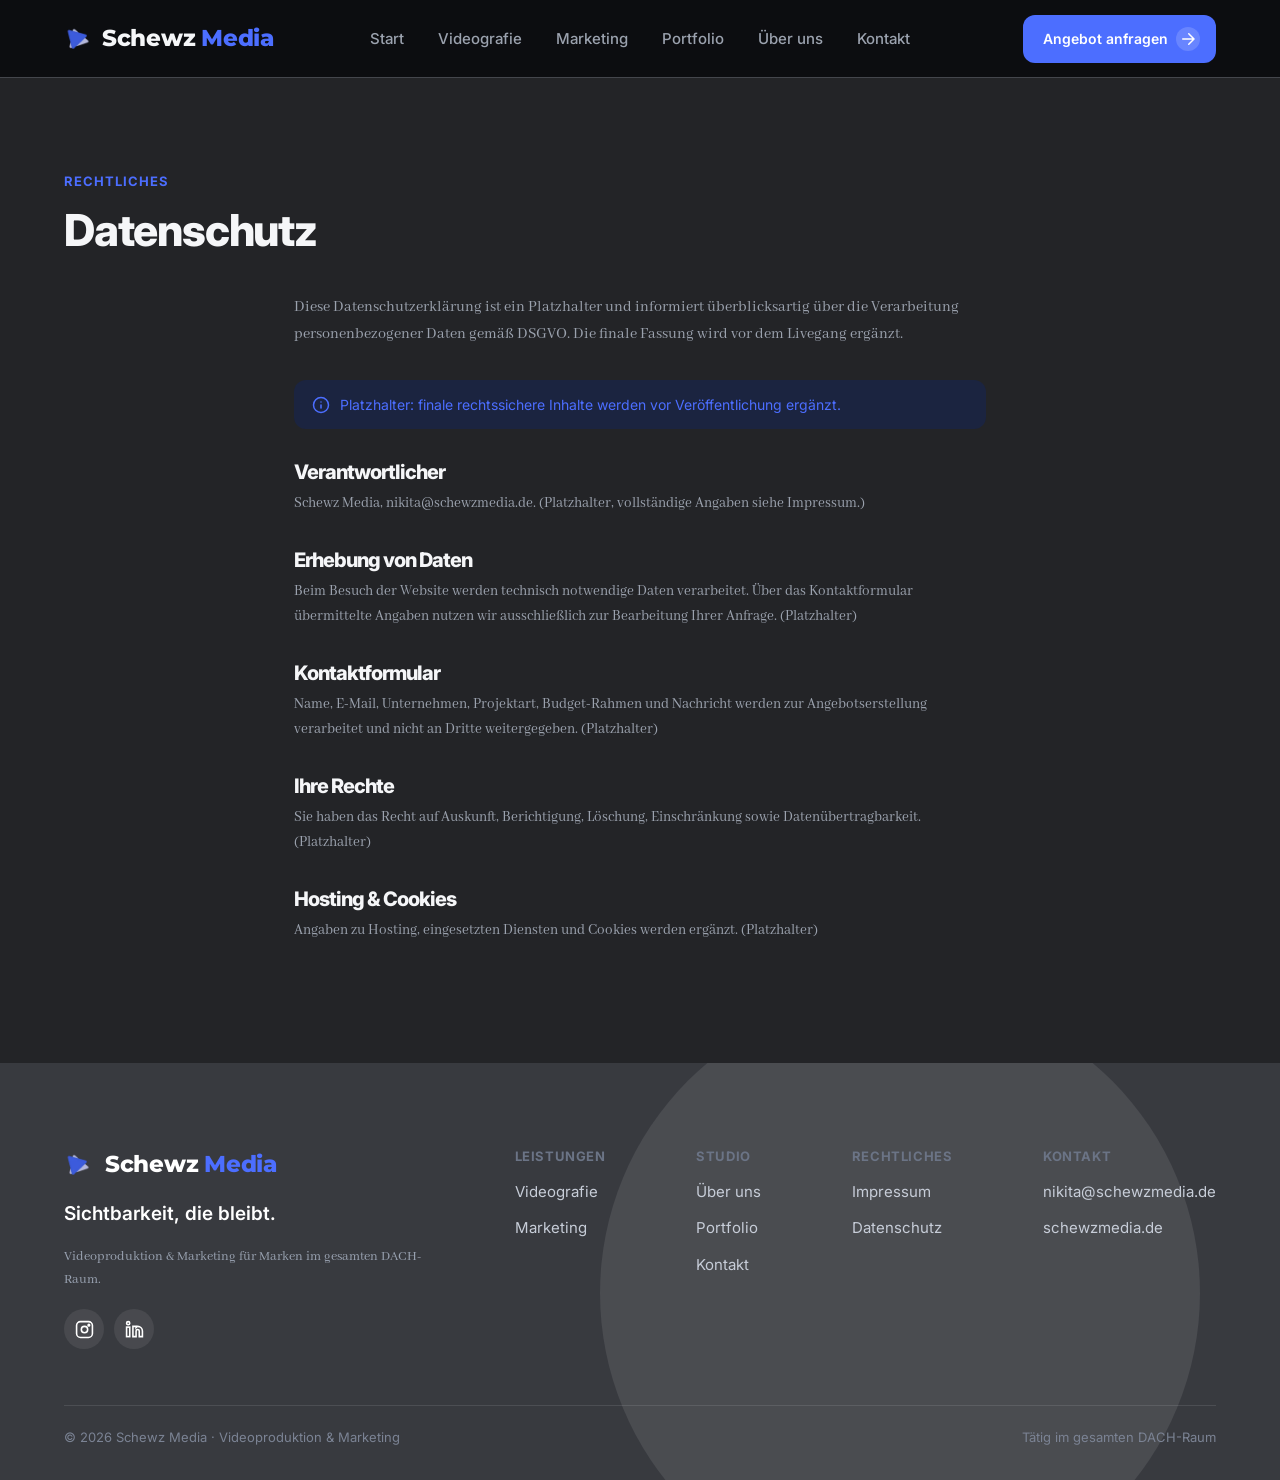
==== datenschutz.html @ 4d74ff2d "Nav-Menue aus dem fixed Header herausgeloest (behebt iOS-Safari-Bug bei verschachtelten fixed-Elemen" ====
<!DOCTYPE html>
<html lang="de">
<head>
<meta charset="UTF-8">
<meta name="viewport" content="width=device-width, initial-scale=1.0">
<title>Datenschutz — Schewz Media</title>
<meta name="description" content="Datenschutzerklärung von Schewz Media: Informationen zur Erhebung und Verarbeitung personenbezogener Daten.">
<meta name="robots" content="noindex">
<link rel="preconnect" href="https://fonts.googleapis.com">
<link rel="preconnect" href="https://fonts.gstatic.com" crossorigin>
<link href="https://fonts.googleapis.com/css2?family=Inter:wght@400;500;600;700;800&family=Abhaya+Libre:wght@400;500;600;700&family=Montserrat:wght@700;800;900&display=swap" rel="stylesheet">
<meta property="og:type" content="website">
<meta property="og:site_name" content="Schewz Media">
<meta property="og:title" content="Datenschutz — Schewz Media">
<meta property="og:description" content="Datenschutzerklärung von Schewz Media: Informationen zur Erhebung und Verarbeitung personenbezogener Daten.">
<meta property="og:url" content="https://schewzmedia.de/datenschutz.html">
<meta property="og:image" content="https://schewzmedia.de/assets/img/og-image.jpg">
<meta property="og:locale" content="de_DE">
<meta name="twitter:card" content="summary_large_image">
<meta name="twitter:title" content="Datenschutz — Schewz Media">
<meta name="twitter:description" content="Datenschutzerklärung von Schewz Media: Informationen zur Erhebung und Verarbeitung personenbezogener Daten.">
<meta name="twitter:image" content="https://schewzmedia.de/assets/img/og-image.jpg">
<link rel="icon" href="favicon.ico" sizes="any">
<link rel="icon" type="image/png" sizes="32x32" href="assets/img/favicon-32x32.png">
<link rel="icon" type="image/png" sizes="16x16" href="assets/img/favicon-16x16.png">
<link rel="apple-touch-icon" href="assets/img/apple-touch-icon.png">
<link rel="stylesheet" href="css/style.css">
</head>
<body>

<!-- HEADER -->
<header class="header" id="header">
  <div class="header-inner">
    <a href="index.html" class="logo">
      <img src="assets/img/logo.png" alt="Schewz Media" class="logo-mark">
      <span class="logo-word"><span class="logo-schewz">Schewz</span> <span class="logo-media">Media</span></span>
    </a>
    <a href="kontakt.html" class="btn btn-primary btn-small">
      Angebot anfragen
      <svg width="18" height="18" viewBox="0 0 24 24" fill="none" stroke="currentColor" stroke-width="2" stroke-linecap="round" stroke-linejoin="round"><path d="M5 12h14M13 5l7 7-7 7"/></svg>
    </a>
    <button class="nav-burger" id="navBurger" aria-label="Menü öffnen">
      <span></span><span></span><span></span>
    </button>
  </div>
</header>
<nav class="nav-links">
  <a href="index.html">Start</a>
  <a href="videografie.html">Videografie</a>
  <a href="marketing.html">Marketing</a>
  <a href="portfolio.html">Portfolio</a>
  <a href="ueber-uns.html">Über uns</a>
  <a href="kontakt.html">Kontakt</a>
</nav>

<div class="legal-header reveal">
  <span class="kicker">RECHTLICHES</span>
  <h1>Datenschutz</h1>
</div>
<div class="legal-body">
  <p class="legal-intro reveal">Diese Datenschutzerklärung ist ein Platzhalter und informiert überblicksartig über die Verarbeitung personenbezogener Daten gemäß DSGVO. Die finale Fassung wird vor dem Livegang ergänzt.</p>
  <div class="legal-note reveal">
    <svg width="18" height="18" viewBox="0 0 24 24" fill="none" stroke="currentColor" stroke-width="2" stroke-linecap="round" stroke-linejoin="round"><circle cx="12" cy="12" r="10"/><path d="M12 16v-4M12 8h.01"/></svg>
    <span>Platzhalter: finale rechtssichere Inhalte werden vor Veröffentlichung ergänzt.</span>
  </div>
  <div class="legal-block reveal">
    <h3>Verantwortlicher</h3>
    <p>Schewz Media, nikita@schewzmedia.de. (Platzhalter, vollständige Angaben siehe Impressum.)</p>
  </div>
  <div class="legal-block reveal">
    <h3>Erhebung von Daten</h3>
    <p>Beim Besuch der Website werden technisch notwendige Daten verarbeitet. Über das Kontaktformular übermittelte Angaben nutzen wir ausschließlich zur Bearbeitung Ihrer Anfrage. (Platzhalter)</p>
  </div>
  <div class="legal-block reveal">
    <h3>Kontaktformular</h3>
    <p>Name, E-Mail, Unternehmen, Projektart, Budget-Rahmen und Nachricht werden zur Angebotserstellung verarbeitet und nicht an Dritte weitergegeben. (Platzhalter)</p>
  </div>
  <div class="legal-block reveal">
    <h3>Ihre Rechte</h3>
    <p>Sie haben das Recht auf Auskunft, Berichtigung, Löschung, Einschränkung sowie Datenübertragbarkeit. (Platzhalter)</p>
  </div>
  <div class="legal-block reveal">
    <h3>Hosting &amp; Cookies</h3>
    <p>Angaben zu Hosting, eingesetzten Diensten und Cookies werden ergänzt. (Platzhalter)</p>
  </div>
</div>

<!-- FOOTER -->
<footer class="footer">
  <div class="footer-watermark" aria-hidden="true"></div>
  <div class="footer-top">
    <div class="footer-brand">
      <div class="footer-logo">
        <img src="assets/img/logo.png" alt="Schewz Media" class="logo-mark">
        <span class="logo-word"><span class="logo-schewz" style="color:#fff">Schewz</span> <span class="logo-media">Media</span></span>
      </div>
      <p class="footer-slogan">Sichtbarkeit, die bleibt.</p>
      <p class="footer-desc">Videoproduktion &amp; Marketing für Marken im gesamten DACH-Raum.</p>
      <div class="socials">
        <a href="#" aria-label="Instagram"><svg width="19" height="19" viewBox="0 0 24 24" fill="none" stroke="currentColor" stroke-width="2"><rect x="2" y="2" width="20" height="20" rx="5"/><circle cx="12" cy="12" r="4"/><circle cx="17.5" cy="6.5" r="1"/></svg></a>
        <a href="#" aria-label="LinkedIn"><svg width="19" height="19" viewBox="0 0 24 24" fill="none" stroke="currentColor" stroke-width="2"><path d="M16 8a6 6 0 0 1 6 6v7h-4v-7a2 2 0 0 0-4 0v7h-4V8h4v1.5A5 5 0 0 1 16 8Z"/><rect x="2" y="9" width="4" height="12"/><circle cx="4" cy="4" r="2"/></svg></a>
      </div>
    </div>
    <div class="footer-col">
      <span class="footer-title">LEISTUNGEN</span>
      <a href="videografie.html">Videografie</a>
      <a href="marketing.html">Marketing</a>
    </div>
    <div class="footer-col">
      <span class="footer-title">STUDIO</span>
      <a href="ueber-uns.html">Über uns</a>
      <a href="portfolio.html">Portfolio</a>
      <a href="kontakt.html">Kontakt</a>
    </div>
    <div class="footer-col">
      <span class="footer-title">RECHTLICHES</span>
      <a href="impressum.html">Impressum</a>
      <a href="datenschutz.html">Datenschutz</a>
    </div>
    <div class="footer-col">
      <span class="footer-title">KONTAKT</span>
      <a href="mailto:nikita@schewzmedia.de">nikita@schewzmedia.de</a>
      <a href="#">schewzmedia.de</a>
    </div>
  </div>
  <div class="footer-bottom">
    <span>© 2026 Schewz Media · Videoproduktion &amp; Marketing</span>
    <span>Tätig im gesamten DACH-Raum</span>
  </div>
</footer>

<script src="js/main.js"></script>
</body>
</html>
---- css/style.css ----
/* ===== Design tokens ===== */
:root{
  --bg:#232427;
  --surface:#2C2E32;
  --surface-2:#383A3F;
  --ink:#F5F6F8;
  --ink-soft:#9BA2AE;
  --accent:#4C6EFF;
  --accent-hover:#6B85FF;
  --accent-soft:#1B2440;
  --border:#44464C;
  --radius:16px;
  --ease-out:cubic-bezier(.16,1,.3,1);
  --ease-spring:cubic-bezier(.34,1.56,.64,1);
  --font-head:'Inter',sans-serif;
  --font-body:'Inter',sans-serif;
  --font-serif:'Abhaya Libre',serif;
  --font-logo:'Montserrat',sans-serif;
  --container:1440px;
}

*{box-sizing:border-box;margin:0;padding:0;}
html{scroll-behavior:smooth;}
body{
  background:var(--bg);
  color:var(--ink);
  font-family:var(--font-body);
  line-height:1.5;
  overflow-x:hidden;
}
a{color:inherit;text-decoration:none;}
img{display:block;max-width:100%;}
ul{list-style:none;}
h1,h2,h3,h4{font-family:var(--font-head);font-weight:800;letter-spacing:-1px;line-height:1.1;}
p{font-family:var(--font-serif);}
section{position:relative;}

/* Scroll reveal */
.reveal{opacity:0;transform:translateY(28px) scale(.97);transition:opacity .8s var(--ease-out),transform .8s var(--ease-out);}
.reveal.visible{opacity:1;transform:translateY(0) scale(1);}
@media (prefers-reduced-motion:reduce){.reveal{opacity:1;transform:none;transition:none;}}

/* ===== Buttons ===== */
.btn{
  display:inline-flex;align-items:center;gap:8px;
  font-family:var(--font-head);font-weight:600;font-size:15px;
  padding:16px 22px 16px 28px;border-radius:12px;
  cursor:pointer;border:none;
  transition:transform .45s var(--ease-spring),background .3s,box-shadow .3s;
  white-space:nowrap;
}
.btn svg{
  flex:none;box-sizing:content-box;padding:5px;border-radius:50%;
  background:rgba(255,255,255,.16);
  transition:transform .4s var(--ease-spring),background .3s;
}
.btn:hover svg{transform:translateX(2px) scale(1.08);background:rgba(255,255,255,.26);}
.btn:active{transform:scale(.97);}
.btn-small svg{padding:3px;}
.btn-primary{background:var(--accent);color:#fff;box-shadow:0 0 0 rgba(76,110,255,0);}
.btn-primary:hover{background:var(--accent-hover);box-shadow:0 10px 30px -8px rgba(76,110,255,.55);transform:translateY(-2px);}
.btn-ghost{background:#FFFFFF0D;color:var(--ink);border:1px solid var(--border);}
.btn-ghost:hover{background:#FFFFFF1A;border-color:#5b5f68;transform:translateY(-2px);}
.btn-white{background:#fff;color:var(--accent);}
.btn-white:hover{background:#eef1ff;transform:translateY(-2px);box-shadow:0 10px 30px -8px rgba(0,0,0,.25);}
.btn-white svg{background:rgba(76,110,255,.12);}
.btn-white:hover svg{background:rgba(76,110,255,.2);}
.btn-small{padding:12px 16px 12px 20px;font-size:14px;}

/* ===== Header ===== */
.header{
  position:fixed;top:0;left:0;right:0;z-index:100;
  height:78px;
  background:rgba(11,12,15,.9);
  border-bottom:1px solid var(--border);
  -webkit-backdrop-filter:blur(12px);
  backdrop-filter:blur(12px);
  transition:box-shadow .3s,background .3s;
}
.header.scrolled{box-shadow:0 10px 30px -12px rgba(0,0,0,.5);background:rgba(11,12,15,.97);}
.header-inner{
  max-width:var(--container);margin:0 auto;height:100%;
  padding:0 64px;
  display:flex;align-items:center;justify-content:space-between;gap:24px;
}
.logo{display:flex;align-items:center;gap:10px;}
.logo-mark{width:28px;height:28px;object-fit:contain;}
.logo-word{display:flex;align-items:center;gap:6px;font-family:var(--font-logo);font-size:23px;font-weight:800;letter-spacing:-.3px;}
.logo-schewz{color:var(--ink);}
.logo-media{color:var(--accent);}
.nav-links{
  position:fixed;top:0;left:0;right:0;height:78px;z-index:101;
  display:flex;align-items:center;justify-content:center;gap:34px;
  pointer-events:none;
}
.nav-links a{pointer-events:auto;}
.nav-links a{font-size:15px;font-weight:500;color:var(--ink-soft);position:relative;transition:color .25s;padding:6px 0;}
.nav-links a::after{content:"";position:absolute;left:0;bottom:0;width:0;height:2px;background:var(--accent);transition:width .3s cubic-bezier(.16,1,.3,1);}
.nav-links a:hover{color:var(--ink);}
.nav-links a:hover::after{width:100%;}
.nav-links a.active{color:var(--accent);font-weight:600;}
.nav-links a.active::after{width:100%;}
.nav-burger{display:none;flex-direction:column;gap:5px;background:none;border:none;cursor:pointer;padding:8px;}
.nav-burger span{width:22px;height:2px;background:var(--ink);border-radius:2px;}

/* ===== Hero ===== */
.hero{padding:172px 64px 140px;max-width:var(--container);margin:0 auto;position:relative;overflow:hidden;}
.hero-watermark{
  position:absolute;top:-40px;left:-90px;width:520px;height:520px;
  background:radial-gradient(circle at 30% 30%, var(--accent), transparent 70%);
  opacity:.05;border-radius:50%;pointer-events:none;
}
.hero-inner{display:flex;gap:166px;align-items:center;justify-content:flex-start;position:relative;}
.hero-left{flex:0 0 500px;display:flex;flex-direction:column;gap:30px;}
.eyebrow{
  display:inline-flex;align-items:center;gap:8px;
  background:var(--accent-soft);color:var(--accent);
  padding:7px 14px;border-radius:20px;
  font-family:var(--font-head);font-size:13px;font-weight:600;letter-spacing:.3px;
  transform:rotate(-2deg);width:fit-content;
}
.hero-headline{font-size:94px;letter-spacing:-2.8px;color:var(--ink);position:relative;}
.underline-wrap{position:relative;display:inline-block;color:var(--ink);white-space:nowrap;}
.underline-svg{position:absolute;left:-2px;right:-2px;bottom:-9px;width:calc(100% + 4px);height:20px;overflow:visible;}
.underline-svg path{fill:none;stroke:var(--accent);stroke-width:9;stroke-linecap:round;stroke-dasharray:260;stroke-dashoffset:260;transition:stroke-dashoffset 1.1s cubic-bezier(.16,1,.3,1) .5s;}
.reveal.visible .underline-svg path{stroke-dashoffset:0;}
.hero-intro{color:var(--ink-soft);font-size:20px;line-height:1.6;}
.hero-buttons{display:flex;align-items:center;gap:14px;margin-top:4px;}
.hero-buttons .btn{font-size:16.5px;padding:18px 31px;}
.hero-right{
  flex:none;width:480px;aspect-ratio:9/16;height:auto;
  border-radius:28px;overflow:hidden;position:relative;
  box-shadow:0 30px 60px -20px rgba(0,0,0,.5);
}
.hero-video{width:100%;height:100%;object-fit:cover;display:block;}

/* ===== Brand band ===== */
.brand-band{
  background:var(--surface-2);height:300px;overflow:hidden;
  display:flex;align-items:center;
}
.brand-band-shape{
  position:absolute;top:-120px;right:-40px;width:560px;height:560px;
  border-radius:50%;background:#fff;opacity:.05;
}
.brand-band-mark{
  position:absolute;left:calc((100vw - var(--container))/2 - 40px);top:50%;
  transform:translateY(-50%) rotate(-6deg);width:220px;height:auto;
  opacity:.85;pointer-events:none;
}
.typing-headline::after{content:"";display:inline-block;width:3px;height:.85em;margin-left:4px;background:var(--accent);vertical-align:-2px;animation:typing-blink .9s steps(1) infinite;}
.typing-headline.typing-done::after{display:none;}
@keyframes typing-blink{50%{opacity:0;}}
.brand-band-inner{max-width:720px;margin-left:calc((100vw - var(--container))/2 + 210px);padding:0 24px;position:relative;}
.brand-band-inner h2{font-size:52px;letter-spacing:-1.2px;color:#fff;margin-bottom:12px;}
.brand-band-inner p{font-size:17px;color:#AEB6C4;max-width:640px;line-height:1.6;}

/* ===== Services ===== */
.services{background:var(--surface);padding:120px 64px;max-width:var(--container);margin:0 auto;}
.section-head{max-width:640px;margin-bottom:48px;}
.kicker{display:block;color:var(--accent);font-family:var(--font-head);font-size:13px;font-weight:700;letter-spacing:1px;margin-bottom:14px;}
.section-head h2, .portfolio-head h2{font-size:46px;letter-spacing:-1px;color:var(--ink);}
.path-connector{width:100%;height:360px;margin-bottom:-6px;pointer-events:none;}
.path-connector-svg{width:100%;height:100%;display:block;overflow:visible;}
.path-connector-svg path{fill:none;stroke:var(--accent);stroke-width:3.5;stroke-linecap:round;stroke-linejoin:round;}
.path-trunk,.path-branch{transition:stroke-dashoffset .15s linear;}
.path-arrow{opacity:0;transition:opacity .3s var(--ease-out);}
.path-arrow.arrow-visible{opacity:1;}
@media (prefers-reduced-motion:reduce){.path-trunk,.path-branch{stroke-dashoffset:0 !important;transition:none;}.path-arrow{opacity:1;transition:none;}}
@media (max-width:860px){.path-connector{display:none;}}
.services-grid{display:flex;gap:32px;}
.service-card-mobile-only{display:none;}
@media (max-width:860px){.service-card-mobile-only{display:flex;}}
.service-card{
  flex:1;background:var(--surface-2);border:1px solid var(--border);border-radius:20px;
  padding:36px;display:flex;flex-direction:column;gap:22px;
  transition:transform .5s var(--ease-spring),border-color .4s,box-shadow .4s;
}
.service-card:hover{transform:translateY(-6px);border-color:#5b5f68;box-shadow:0 20px 40px -20px rgba(0,0,0,.5);}
.icon-box{
  width:56px;height:56px;border-radius:14px;background:var(--accent-soft);
  display:flex;align-items:center;justify-content:center;color:var(--accent);
  transition:transform .5s var(--ease-spring);
}
.service-card:hover .icon-box{transform:scale(1.08) rotate(-4deg);}
.service-card h3{font-size:26px;letter-spacing:-.5px;}
.service-card p{color:var(--ink-soft);font-size:16px;line-height:1.6;}
.check-list{display:flex;flex-direction:column;gap:10px;}
.check-list li{display:flex;align-items:center;gap:10px;font-size:15px;color:var(--ink);}
.check-list li::before{
  content:"";flex:0 0 18px;height:18px;width:18px;background:var(--accent);
  -webkit-mask:url("data:image/svg+xml,%3Csvg xmlns='http://www.w3.org/2000/svg' viewBox='0 0 24 24' fill='none' stroke='black' stroke-width='3' stroke-linecap='round' stroke-linejoin='round'%3E%3Cpolyline points='20 6 9 17 4 12'/%3E%3C/svg%3E") center/contain no-repeat;
  mask:url("data:image/svg+xml,%3Csvg xmlns='http://www.w3.org/2000/svg' viewBox='0 0 24 24' fill='none' stroke='black' stroke-width='3' stroke-linecap='round' stroke-linejoin='round'%3E%3Cpolyline points='20 6 9 17 4 12'/%3E%3C/svg%3E") center/contain no-repeat;
}
.service-card .btn{align-self:flex-start;margin-top:4px;}
.service-card .btn-ghost{
  position:relative;background:var(--accent-soft);color:var(--accent);border:1px solid rgba(76,110,255,.35);
  box-shadow:0 0 0 1px rgba(76,110,255,.08),0 8px 24px -12px rgba(76,110,255,.5);
}
.service-card .btn-ghost:hover{background:var(--accent);color:#fff;border-color:var(--accent);}
.service-card .btn-ghost{animation:btn-hop 2.6s ease-in-out infinite;}
.service-card .btn-ghost .mehr-ring{position:absolute;top:-13px;left:-18.7px;width:calc(100% + 39px);height:calc(100% + 27px);overflow:visible;pointer-events:none;transform:rotate(2.5deg);transform-origin:0 0;display:block;padding:0;margin:0;background:none;border-radius:0;box-sizing:border-box;flex:none;}
.mehr-ring path{fill:none;stroke:var(--accent);stroke-width:9;stroke-linecap:round;stroke-dasharray:520;stroke-dashoffset:520;transition:stroke-dashoffset 1.3s cubic-bezier(.16,1,.3,1) .6s;}
.reveal.visible .mehr-ring path{stroke-dashoffset:0;}
@keyframes btn-hop{0%,35%,100%{transform:translateY(0);}17%{transform:translateY(-6px);}}
@media (prefers-reduced-motion:reduce){.service-card .btn-ghost{animation:none;}.mehr-ring path{stroke-dashoffset:0;transition:none;}}

/* ===== Portfolio ===== */
.portfolio{padding:120px 64px;max-width:var(--container);margin:0 auto;}
.portfolio-head{display:flex;justify-content:space-between;align-items:flex-end;gap:24px;margin-bottom:44px;flex-wrap:wrap;}
.portfolio-grid{display:grid;grid-template-columns:repeat(3,1fr);gap:36px;}
.portfolio-card.offset{margin-top:48px;}
.portfolio-video-wrap{
  border-radius:20px;overflow:hidden;aspect-ratio:9/16;background:var(--surface-2);
  position:relative;box-shadow:0 20px 45px -20px rgba(0,0,0,.55);
  clip-path:inset(0 0 100% 0 round 20px);
  transition:clip-path 1s cubic-bezier(.65,0,.35,1) .15s;
}
.portfolio-card.visible .portfolio-video-wrap{clip-path:inset(0 0 0% 0 round 20px);}
.portfolio-video{width:100%;height:100%;object-fit:cover;transition:transform .6s cubic-bezier(.16,1,.3,1);}
.portfolio-card:hover .portfolio-video{transform:scale(1.05);}
.case-grid .portfolio-card.reveal{
  opacity:0;transform:perspective(1000px) rotateX(-10deg) translateY(-64px) scale(.93);
  transform-origin:center top;
  transition:opacity .8s cubic-bezier(.16,1,.3,1),transform .9s cubic-bezier(.16,1,.3,1);
}
.case-grid .portfolio-card.reveal.visible{opacity:1;transform:none;}
.portfolio-meta{padding-top:14px;display:flex;flex-direction:column;gap:3px;}
.portfolio-meta h4{font-size:18px;font-weight:700;color:var(--ink);}
.portfolio-meta span{font-size:14px;color:var(--ink-soft);}

/* ===== Client strip (marquee) ===== */
.client-strip{
  background:var(--surface);padding:80px 0;
  display:flex;flex-direction:column;align-items:center;gap:40px;
}
.client-label{color:var(--ink-soft);font-family:var(--font-head);font-size:13px;font-weight:600;letter-spacing:1px;padding:0 64px;text-align:center;}
.client-marquee{
  width:100%;overflow:hidden;position:relative;
  -webkit-mask-image:linear-gradient(90deg,transparent 0,#000 8%,#000 92%,transparent 100%);
  mask-image:linear-gradient(90deg,transparent 0,#000 8%,#000 92%,transparent 100%);
}
.client-track{
  display:flex;align-items:center;gap:76px;width:max-content;
  animation:client-marquee 34s linear infinite;
}
.client-marquee:hover .client-track{animation-play-state:paused;}
.client-track img{
  height:74px;width:auto;object-fit:contain;flex:none;
  filter:grayscale(1);opacity:.55;
  transition:opacity .35s,filter .35s,transform .35s;
}
.client-track img:hover{filter:grayscale(0);opacity:1;transform:translateY(-3px) scale(1.04);}
@keyframes client-marquee{
  from{transform:translateX(-50%);}
  to{transform:translateX(0);}
}
@media (max-width:860px){
  .client-strip{padding:56px 0;}
  .client-track{gap:44px;}
  .client-track img{height:48px;}
}

/* ===== CTA band ===== */
.cta-band{padding:100px 64px;max-width:var(--container);margin:0 auto;}
.cta-inner{
  background:var(--accent);border-radius:24px;padding:56px;
  display:flex;justify-content:space-between;align-items:center;gap:40px;flex-wrap:wrap;
  position:relative;overflow:hidden;
}
.cta-text h2{font-size:44px;color:#fff;letter-spacing:-1px;margin-bottom:14px;}
.cta-text p{color:#DCE2FB;font-size:17px;max-width:560px;line-height:1.6;}

/* ===== Footer ===== */
.footer{background:var(--surface-2);padding:84px 64px 32px;position:relative;overflow:hidden;}
.footer-watermark{position:absolute;top:-70px;right:80px;width:600px;height:600px;border-radius:50%;background:#fff;opacity:.09;}
.footer-top{max-width:var(--container);margin:0 auto 56px;display:flex;justify-content:space-between;gap:60px;flex-wrap:wrap;position:relative;}
.footer-brand{width:360px;display:flex;flex-direction:column;gap:18px;}
.footer-logo{display:flex;align-items:center;gap:13px;}
.footer-slogan{color:#fff;font-family:var(--font-head);font-size:19px;font-weight:600;}
.footer-desc{color:#9AA3B2;font-size:14px;line-height:1.6;}
.socials{display:flex;gap:10px;}
.socials a{
  width:40px;height:40px;border-radius:50%;background:#FFFFFF14;
  display:flex;align-items:center;justify-content:center;color:#fff;
  transition:background .3s,transform .4s var(--ease-spring);
}
.socials a:hover{background:var(--accent);transform:translateY(-3px);}
.footer-col{display:flex;flex-direction:column;gap:14px;}
.footer-title{color:#6B7486;font-family:var(--font-head);font-size:13px;font-weight:700;letter-spacing:.6px;}
.footer-col a{color:#C7CDD8;font-size:15px;transition:color .25s;}
.footer-col a:hover{color:#fff;}
.footer-bottom{
  max-width:var(--container);margin:0 auto;padding-top:22px;border-top:1px solid #FFFFFF1A;
  display:flex;justify-content:space-between;color:#7B8394;font-size:13px;flex-wrap:wrap;gap:8px;
  position:relative;
}

/* ===== Responsive ===== */
@media (max-width:1100px){
  .hero-inner{flex-direction:column;align-items:flex-start;gap:56px;}
  .hero-left{flex:none;width:100%;}
  .hero-right{width:100%;max-width:380px;margin:0 auto;}
  .brand-band-inner{margin-left:64px;}
  .portfolio-grid{grid-template-columns:1fr 1fr;}
  .portfolio-card.offset{margin-top:0;}
}
@media (max-width:860px){
  .header-inner{padding:0 24px;}
  .header{background:#0B0C0F;}
  .header.scrolled{background:#0B0C0F;}
  .header .btn-primary{display:none;}
  .nav-burger{display:flex;z-index:110;}
  .nav-links{
    position:fixed;top:78px;left:0;right:0;bottom:0;height:auto;z-index:105;
    background:#0B0C0F;flex-direction:column;justify-content:center;
    gap:28px;transform:translateX(100%);transition:transform .4s cubic-bezier(.16,1,.3,1);
    pointer-events:auto;
  }
  .nav-links.open{transform:translateX(0);}
  .nav-links a{font-size:20px;}
  .nav-burger.active span:nth-child(1){transform:translateY(7px) rotate(45deg);}
  .nav-burger.active span:nth-child(2){opacity:0;}
  .nav-burger.active span:nth-child(3){transform:translateY(-7px) rotate(-45deg);}
  .nav-burger span{transition:transform .3s,opacity .3s;}
  .hero{padding:120px 24px 80px;}
  .hero-inner{gap:40px;}
  .hero-headline{font-size:44px;}
  .hero-right{width:100%;max-width:420px;}
  .services,.portfolio,.client-strip,.cta-band,.footer{padding-left:24px;padding-right:24px;}
  .services-grid{flex-direction:column;}
  .portfolio-grid{grid-template-columns:1fr;gap:36px;}
  .cta-inner{padding:36px;}
  .cta-text h2{font-size:32px;}
  .brand-band{height:auto;padding:60px 24px;}
  .brand-band-inner{margin-left:0;}
  .hero-buttons{flex-direction:column;align-items:stretch;gap:12px;}
  .hero-buttons .btn{font-size:15px;padding:15px 24px;justify-content:center;width:100%;}
  .footer-brand{width:100%;}
  .footer-top{gap:36px;}
  .underline-svg{bottom:-6px;height:16px;}
  .underline-svg path{stroke-width:5;}
  .mehr-ring path{stroke-width:5;}
}
@media (max-width:480px){
  .hero{padding:110px 20px 60px;}
  .hero-headline{font-size:38px;}
  .hero-right{width:100%;max-width:400px;border-radius:22px;}
  .hero-intro{font-size:16px;}
  .eyebrow{font-size:12px;}
  .btn{padding:14px 22px;font-size:14px;}
  .hero-buttons .btn{font-size:14px;padding:14px 20px;}
  .section-head h2,.portfolio-head h2{font-size:32px;}
  .cta-text h2{font-size:26px;}
}

/* ================================================================
   SUB-PAGE HERO (Videografie / Marketing / Über uns)
   ================================================================ */
.sub-hero{padding:172px 64px 130px;max-width:var(--container);margin:0 auto;position:relative;overflow-x:hidden;}
.sub-hero-inner{display:flex;gap:66px;align-items:center;justify-content:flex-start;position:relative;}
.sub-hero-text{flex:0 0 700px;display:flex;flex-direction:column;gap:24px;}
.sub-hero-text.center{flex:none;width:100%;max-width:760px;margin:0 auto;align-items:center;text-align:center;}
.sub-hero h1{font-size:58px;letter-spacing:-1.5px;color:var(--ink);}
.sub-hero:has(.sub-hero-media) h1{font-size:64px;letter-spacing:-1.7px;}
.sub-hero p.lead{color:var(--ink-soft);font-size:18px;line-height:1.65;max-width:620px;}
.sub-hero:has(.sub-hero-media) p.lead{font-size:20px;}
.sub-hero-media{
  flex:none;width:480px;aspect-ratio:9/16;height:auto;
  border-radius:26px;overflow:hidden;position:relative;
  box-shadow:0 30px 60px -20px rgba(0,0,0,.5);
}
.sub-hero-media video{width:100%;height:100%;object-fit:cover;display:block;}
.sub-hero.no-media .sub-hero-text{flex:none;width:100%;max-width:820px;}
.sub-hero.no-media{padding-bottom:360px;}
@media (min-width:1101px){.sub-hero.no-media.portfolio-hero{padding-bottom:100px;}}

@media (max-width:1100px){
  .sub-hero-inner{flex-direction:column;align-items:flex-start;gap:48px;}
  .sub-hero-text{flex:none;width:100%;}
  .sub-hero-media{width:100%;max-width:320px;margin:0 auto;}
  .sub-hero.no-media{padding-bottom:240px;}
}
@media (max-width:860px){
  .sub-hero{padding:120px 24px 80px;}
  .sub-hero h1,.sub-hero:has(.sub-hero-media) h1{font-size:38px;letter-spacing:-1px;}
  .sub-hero:has(.sub-hero-media) p.lead{font-size:17px;}
  .sub-hero-media{width:100%;max-width:420px;}
  .sub-hero.no-media{padding-bottom:200px;}
}
@media (max-width:480px){
  .sub-hero{padding:110px 20px 60px;}
  .sub-hero h1{font-size:28px;letter-spacing:-.6px;}
  .sub-hero:has(.sub-hero-media) h1{font-size:32px;letter-spacing:-.8px;}
  .sub-hero:has(.sub-hero-media) p.lead{font-size:16px;}
  .sub-hero-media{width:100%;max-width:400px;border-radius:20px;}
  .sub-hero.no-media{padding-bottom:140px;}
}

/* ================================================================
   FULL-WIDTH MEDIA BAND (centered hero pages)
   ================================================================ */
.hero-media-band{
  max-width:var(--container);margin:0 auto 60px;padding:0 64px;
  display:flex;justify-content:center;
}
.hero-media-band .frame{
  width:360px;aspect-ratio:9/16;height:auto;border-radius:28px;overflow:hidden;position:relative;
  box-shadow:0 30px 60px -20px rgba(0,0,0,.5);
}
.hero-media-band video{width:100%;height:100%;object-fit:cover;display:block;}
@media (max-width:860px){.hero-media-band{padding:0 24px;margin-bottom:40px;} .hero-media-band .frame{width:100%;max-width:280px;border-radius:20px;}}
@media (max-width:480px){.hero-media-band .frame{max-width:230px;}}

/* ================================================================
   FORMATS / LEISTUNGEN GRID (3 cols)
   ================================================================ */
.formats{padding:30px 64px 120px;max-width:var(--container);margin:0 auto;}
.formats-grid{display:grid;grid-template-columns:repeat(3,1fr);gap:32px;}
.format-card{
  background:var(--surface);border:1px solid var(--border);border-radius:20px;
  padding:32px;display:flex;flex-direction:column;gap:16px;
  transition:transform .5s var(--ease-spring),border-color .4s,box-shadow .4s;
}
.format-card:hover{transform:translateY(-6px);border-color:#5b5f68;box-shadow:0 20px 40px -20px rgba(0,0,0,.5);}
.format-card h3{font-size:20px;letter-spacing:-.3px;}
.format-card p{color:var(--ink-soft);font-size:15px;line-height:1.6;}
@media (max-width:1100px){.formats-grid{grid-template-columns:1fr 1fr;}}
@media (max-width:860px){.formats{padding:10px 24px 80px;} .formats-grid{grid-template-columns:1fr;gap:20px;}}
@media (max-width:480px){.formats{padding:10px 20px 60px;}}

/* ================================================================
   PROCESS STEPS (4-step flow)
   ================================================================ */
.process{background:var(--surface);padding:120px 64px;}
.process-inner{max-width:var(--container);margin:0 auto;}
.process-steps{display:grid;grid-template-columns:repeat(4,1fr);gap:32px;margin-top:68px;position:relative;align-items:start;}
.process-step{display:flex;flex-direction:column;gap:14px;position:relative;padding-top:10px;z-index:1;}
.process-step-down{margin-top:180px;}
.process-path{position:absolute;top:-30px;left:0;width:100%;height:240px;pointer-events:none;z-index:0;}
.process-path-svg{width:100%;height:100%;display:block;}
.process-path-line{fill:none;stroke:var(--accent);stroke-width:3;stroke-linecap:round;transition:stroke-dashoffset .15s linear;}
@media (prefers-reduced-motion:reduce){.process-path-line{stroke-dashoffset:0 !important;transition:none;}}
@media (max-width:1100px){.process-path{display:none;} .process-step-down{margin-top:0;}}
.process-num{
  width:44px;height:44px;border-radius:50%;background:var(--accent-soft);color:var(--accent);
  display:flex;align-items:center;justify-content:center;font-family:var(--font-head);font-weight:800;font-size:16px;
  position:relative;z-index:1;
}
.process-step h4{font-size:19px;letter-spacing:-.3px;color:var(--ink);}
.process-step p{color:var(--ink-soft);font-size:14.5px;line-height:1.6;}
@media (max-width:1100px){.process-steps{grid-template-columns:1fr 1fr;}}
@media (max-width:860px){.process{padding:80px 24px;} .process-steps{grid-template-columns:1fr;gap:28px;}}
@media (max-width:480px){.process{padding:60px 20px;}}

/* ================================================================
   PROCESS STEPS WITH IMAGE (Videografie)
   ================================================================ */
.process-steps-media{display:grid;grid-template-columns:repeat(4,1fr);gap:32px;margin-top:48px;}
.process-step-media{display:flex;flex-direction:column;gap:12px;border-top:2px solid var(--border);padding-top:26px;}
.process-step-media-img{width:100%;aspect-ratio:306/240;border-radius:12px;overflow:hidden;background:var(--surface-2);}
.process-step-media-img img{width:100%;height:100%;object-fit:cover;display:block;}
.process-num-media{color:var(--accent);font-family:var(--font-head);font-weight:800;font-size:15px;letter-spacing:1px;}
.process-step-media h4{font-size:22px;letter-spacing:-.3px;color:var(--ink);}
.process-step-media p{color:var(--ink-soft);font-size:15px;line-height:1.55;}
@media (max-width:1100px){.process-steps-media{grid-template-columns:1fr 1fr;}}
@media (max-width:860px){.process-steps-media{grid-template-columns:1fr;gap:28px;}}

/* ================================================================
   STATS ROW (Über uns)
   ================================================================ */
.stats{padding:90px 64px;max-width:var(--container);margin:0 auto;}
.stats-row{display:grid;grid-template-columns:repeat(4,1fr);gap:28px;}
.stat-card{
  background:var(--surface);border:1px solid var(--border);border-radius:18px;
  padding:30px 24px;text-align:center;transition:transform .45s var(--ease-spring),border-color .35s;
}
.stat-card:hover{transform:translateY(-4px);border-color:#5b5f68;}
.stat-num{font-family:var(--font-head);font-weight:800;font-size:38px;color:var(--accent);letter-spacing:-1px;}
.stat-label{color:var(--ink-soft);font-size:13.5px;font-weight:600;margin-top:6px;letter-spacing:.3px;}
@media (max-width:860px){.stats{padding:50px 24px;} .stats-row{grid-template-columns:1fr 1fr;gap:18px;}}
@media (max-width:480px){.stats{padding:40px 20px;} .stats-row{grid-template-columns:1fr;}}

/* ================================================================
   TEAM
   ================================================================ */
.team{padding:30px 64px 120px;max-width:var(--container);margin:0 auto;}
.team-grid{display:grid;grid-template-columns:repeat(3,1fr);gap:32px;}
.team-card{
  background:var(--surface);border:1px solid var(--border);border-radius:20px;overflow:hidden;
  transition:transform .5s var(--ease-spring),border-color .4s;
}
.team-card:hover{transform:translateY(-6px);border-color:#5b5f68;}
.team-photo{width:100%;aspect-ratio:4/3;object-fit:cover;display:block;background:var(--surface-2);}
.team-photo.placeholder{display:flex;align-items:center;justify-content:center;color:var(--ink-soft);}
.team-info{padding:22px 24px 26px;}
.team-info h4{font-size:19px;letter-spacing:-.3px;color:var(--ink);}
.team-info span{display:block;color:var(--accent);font-size:14px;font-weight:600;margin-top:4px;}
@media (max-width:1100px){.team-grid{grid-template-columns:1fr 1fr;}}
@media (max-width:860px){.team{padding:10px 24px 80px;} .team-grid{grid-template-columns:1fr;gap:20px;}}
@media (max-width:480px){.team{padding:10px 20px 60px;}}

/* ================================================================
   TESTIMONIALS
   ================================================================ */
.testimonials{background:var(--surface);padding:120px 64px;}
.testimonials-inner{max-width:var(--container);margin:0 auto;}
.testimonials-grid{display:grid;grid-template-columns:repeat(3,1fr);gap:32px;margin-top:48px;}
.testimonial-card{
  background:var(--surface-2);border:1px solid var(--border);border-radius:20px;
  padding:30px;display:flex;flex-direction:column;gap:18px;
  transition:transform .5s var(--ease-spring);
}
.testimonial-card:hover{transform:translateY(-6px);}
.testimonial-quote{color:var(--ink);font-size:15.5px;line-height:1.65;}
.testimonial-quote::before{content:"\201C";color:var(--accent);font-family:var(--font-head);font-size:32px;line-height:0;display:inline-block;transform:translateY(8px);margin-right:2px;}
.testimonial-who{display:flex;flex-direction:column;gap:2px;}
.testimonial-name{font-family:var(--font-head);font-weight:700;font-size:15px;color:var(--ink);}
.testimonial-role{color:var(--ink-soft);font-size:13px;}
@media (max-width:1100px){.testimonials-grid{grid-template-columns:1fr;}}
@media (max-width:860px){.testimonials{padding:80px 24px;} .testimonials-grid{gap:20px;}}
@media (max-width:480px){.testimonials{padding:60px 20px;}}

/* ================================================================
   PORTFOLIO DETAIL (client case-study sections)
   ================================================================ */
.case-study{padding:90px 64px;max-width:var(--container);margin:0 auto;scroll-margin-top:90px;}
.case-study + .case-study{border-top:1px solid var(--border);}
.case-tag{
  display:inline-block;background:var(--accent-soft);color:var(--accent);
  font-family:var(--font-head);font-size:12.5px;font-weight:700;letter-spacing:.6px;
  padding:6px 14px;border-radius:20px;margin-bottom:14px;
}
.case-head{display:flex;justify-content:space-between;align-items:flex-end;gap:24px;flex-wrap:wrap;margin-bottom:40px;}
.case-head h3{font-size:34px;letter-spacing:-.8px;color:var(--ink);}
.case-head p{color:var(--ink-soft);font-size:15.5px;line-height:1.6;max-width:520px;margin-top:8px;}
.case-count{color:var(--ink-soft);font-size:14px;font-weight:600;white-space:nowrap;}
.case-grid{display:grid;grid-template-columns:repeat(3,1fr);gap:32px;}
@media (max-width:1100px){.case-grid{grid-template-columns:1fr 1fr;}}
@media (max-width:860px){.case-study{padding:60px 24px;} .case-grid{grid-template-columns:1fr;gap:20px;}}
@media (max-width:480px){.case-study{padding:44px 20px;} .case-head h3{font-size:26px;}}

/* ================================================================
   PORTFOLIO STACK CAROUSEL (draggable stacked video deck)
   ================================================================ */
.stack-carousel{position:relative;width:100%;height:560px;display:flex;flex-direction:column;align-items:center;justify-content:center;margin:8px 0 4px;touch-action:pan-y;}
.stack-stage{position:relative;width:100%;flex:1;}
.stack-drag{position:absolute;inset:0;z-index:50;cursor:grab;}
.stack-drag:active{cursor:grabbing;}
.stack-card{
  position:absolute;top:50%;left:50%;width:260px;aspect-ratio:9/16;border-radius:20px;overflow:hidden;
  background:var(--surface-2);box-shadow:0 20px 45px -20px rgba(0,0,0,.55);
  transform:translate(-50%,-50%);
  transition:transform .6s cubic-bezier(.34,1.56,.64,1),opacity .5s ease;
  pointer-events:none;
}
.stack-card.dragging{transition:none;}
.stack-video{width:100%;height:100%;object-fit:cover;display:block;}
.stack-nav{display:flex;align-items:center;justify-content:center;gap:20px;margin-top:22px;}
.stack-btn{
  flex:none;width:40px;height:40px;border-radius:50%;background:var(--surface-2);
  border:1px solid var(--border);color:var(--ink);display:flex;align-items:center;justify-content:center;
  cursor:pointer;transition:background .25s,border-color .25s,transform .3s var(--ease-spring);
}
.stack-btn:hover{background:var(--accent);border-color:var(--accent);color:#fff;transform:translateY(-2px);}
.stack-dots{display:flex;align-items:center;gap:9px;}
.stack-dot{width:7px;height:7px;border-radius:50%;background:var(--border);transition:background .3s,transform .3s;cursor:pointer;padding:0;border:none;}
.stack-dot.active{background:var(--accent);transform:scale(1.4);}
@media (max-width:1100px){.stack-carousel{height:480px;} .stack-card{width:220px;}}
@media (max-width:860px){.stack-carousel{height:400px;margin-top:0;} .stack-card{width:180px;} .stack-nav{margin-top:16px;gap:16px;} .stack-btn{width:36px;height:36px;}}
@media (max-width:480px){.stack-carousel{height:330px;} .stack-card{width:145px;}}

/* ================================================================
   PORTFOLIO HERO (globe accent)
   ================================================================ */
.globe-accent{position:absolute;top:50px;right:-140px;width:700px;opacity:.16;pointer-events:none;z-index:0;animation:globe-spin 40s linear infinite;}
@keyframes globe-spin{to{transform:rotate(360deg);}}
@media (prefers-reduced-motion:reduce){.globe-accent{animation:none;}}
@media (max-width:1100px){.globe-accent{width:460px;top:32px;right:-92px;}}
@media (max-width:860px){.globe-accent{width:320px;top:16px;right:-70px;}}
@media (max-width:480px){.globe-accent{width:240px;top:10px;right:-55px;}}

/* ================================================================
   CONTACT PAGE
   ================================================================ */
.contact-body{padding:20px 64px 120px;max-width:var(--container);margin:0 auto;}
.contact-grid{display:flex;gap:32px;align-items:flex-start;}
.contact-form{
  flex:1;background:var(--surface-2);border:1px solid var(--border);border-radius:22px;
  padding:40px;display:flex;flex-direction:column;gap:22px;
}
.form-row{display:flex;gap:18px;}
.form-group{flex:1;display:flex;flex-direction:column;gap:8px;}
.form-group label{font-family:var(--font-head);font-size:14px;font-weight:600;color:var(--ink);}
.form-group input,.form-group textarea,.form-group select{
  background:var(--surface);border:1px solid var(--border);border-radius:12px;
  padding:14px 16px;color:var(--ink);font-family:var(--font-body);font-size:15px;
  transition:border-color .25s,box-shadow .25s;width:100%;
}
.form-group input::placeholder,.form-group textarea::placeholder{color:#98A2B0;}
.form-group input:focus,.form-group textarea:focus,.form-group select:focus{
  outline:none;border-color:var(--accent);box-shadow:0 0 0 3px rgba(76,110,255,.2);
}
.form-group textarea{resize:vertical;min-height:120px;font-family:var(--font-body);}
.chip-group{display:flex;gap:10px;}
.chip{
  flex:1;display:flex;align-items:center;justify-content:center;gap:8px;
  background:var(--surface);border:1px solid var(--border);border-radius:12px;
  padding:13px 16px;font-family:var(--font-head);font-size:14px;font-weight:600;color:var(--ink-soft);
  cursor:pointer;transition:all .25s;
}
.chip svg{width:17px;height:17px;}
.chip.active{background:var(--accent-soft);border-color:var(--accent);color:var(--accent);}
.contact-form .btn{width:100%;justify-content:center;margin-top:4px;}
.direct-contact{
  width:380px;flex:none;background:var(--surface-2);border-radius:22px;padding:36px;
  display:flex;flex-direction:column;gap:22px;
}
.direct-contact h3{color:#fff;font-size:22px;letter-spacing:-.4px;}
.direct-contact > p{color:#AEB6C4;font-size:14.5px;line-height:1.6;}
.direct-row{display:flex;gap:14px;align-items:center;}
.direct-icon{
  width:44px;height:44px;border-radius:12px;background:#FFFFFF14;flex:none;
  display:flex;align-items:center;justify-content:center;color:#fff;
}
.direct-meta{display:flex;flex-direction:column;gap:2px;}
.direct-meta .l{color:#7B8394;font-size:11.5px;font-weight:600;letter-spacing:.5px;}
.direct-meta .v{color:#fff;font-family:var(--font-head);font-size:15.5px;font-weight:600;}
.direct-divider{height:1px;background:#FFFFFF1A;}
.direct-follow-label{color:#7B8394;font-family:var(--font-head);font-size:12.5px;font-weight:700;letter-spacing:.6px;}
.direct-socials{display:flex;gap:10px;}
.direct-socials a{
  display:flex;align-items:center;gap:8px;background:#FFFFFF14;color:#fff;border-radius:12px;
  padding:11px 16px;font-family:var(--font-head);font-size:14px;font-weight:600;transition:background .3s,transform .3s;
}
.direct-socials a:hover{background:var(--accent);transform:translateY(-2px);}
@media (max-width:1100px){.contact-grid{flex-direction:column;gap:24px;align-items:stretch;} .direct-contact{width:100%;}}
@media (max-width:860px){.contact-body{padding:10px 24px 80px;} .contact-form{padding:26px;} .form-row{flex-direction:column;gap:22px;}}
@media (max-width:480px){.contact-body{padding:10px 20px 60px;} .contact-form,.direct-contact{padding:22px;}}

/* ================================================================
   LEGAL PAGES (Impressum / Datenschutz)
   ================================================================ */
.legal-header{padding:172px 64px 30px;max-width:var(--container);margin:0 auto;}
.legal-header h1{font-size:44px;letter-spacing:-1.2px;color:var(--ink);margin-top:10px;}
.legal-body{padding:10px 64px 120px;max-width:820px;margin:0 auto;display:flex;flex-direction:column;gap:32px;}
.legal-intro{color:var(--ink-soft);font-size:16px;line-height:1.7;}
.legal-note{
  display:flex;align-items:center;gap:10px;background:var(--accent-soft);color:var(--accent);
  border-radius:12px;padding:14px 18px;font-size:14px;line-height:1.5;
}
.legal-note svg{flex:none;}
.legal-block h3{font-size:20px;color:var(--ink);margin-bottom:8px;}
.legal-block p{color:var(--ink-soft);font-size:15px;line-height:1.7;white-space:pre-line;}
@media (max-width:860px){.legal-header{padding:120px 24px 20px;} .legal-body{padding:10px 24px 60px;}}
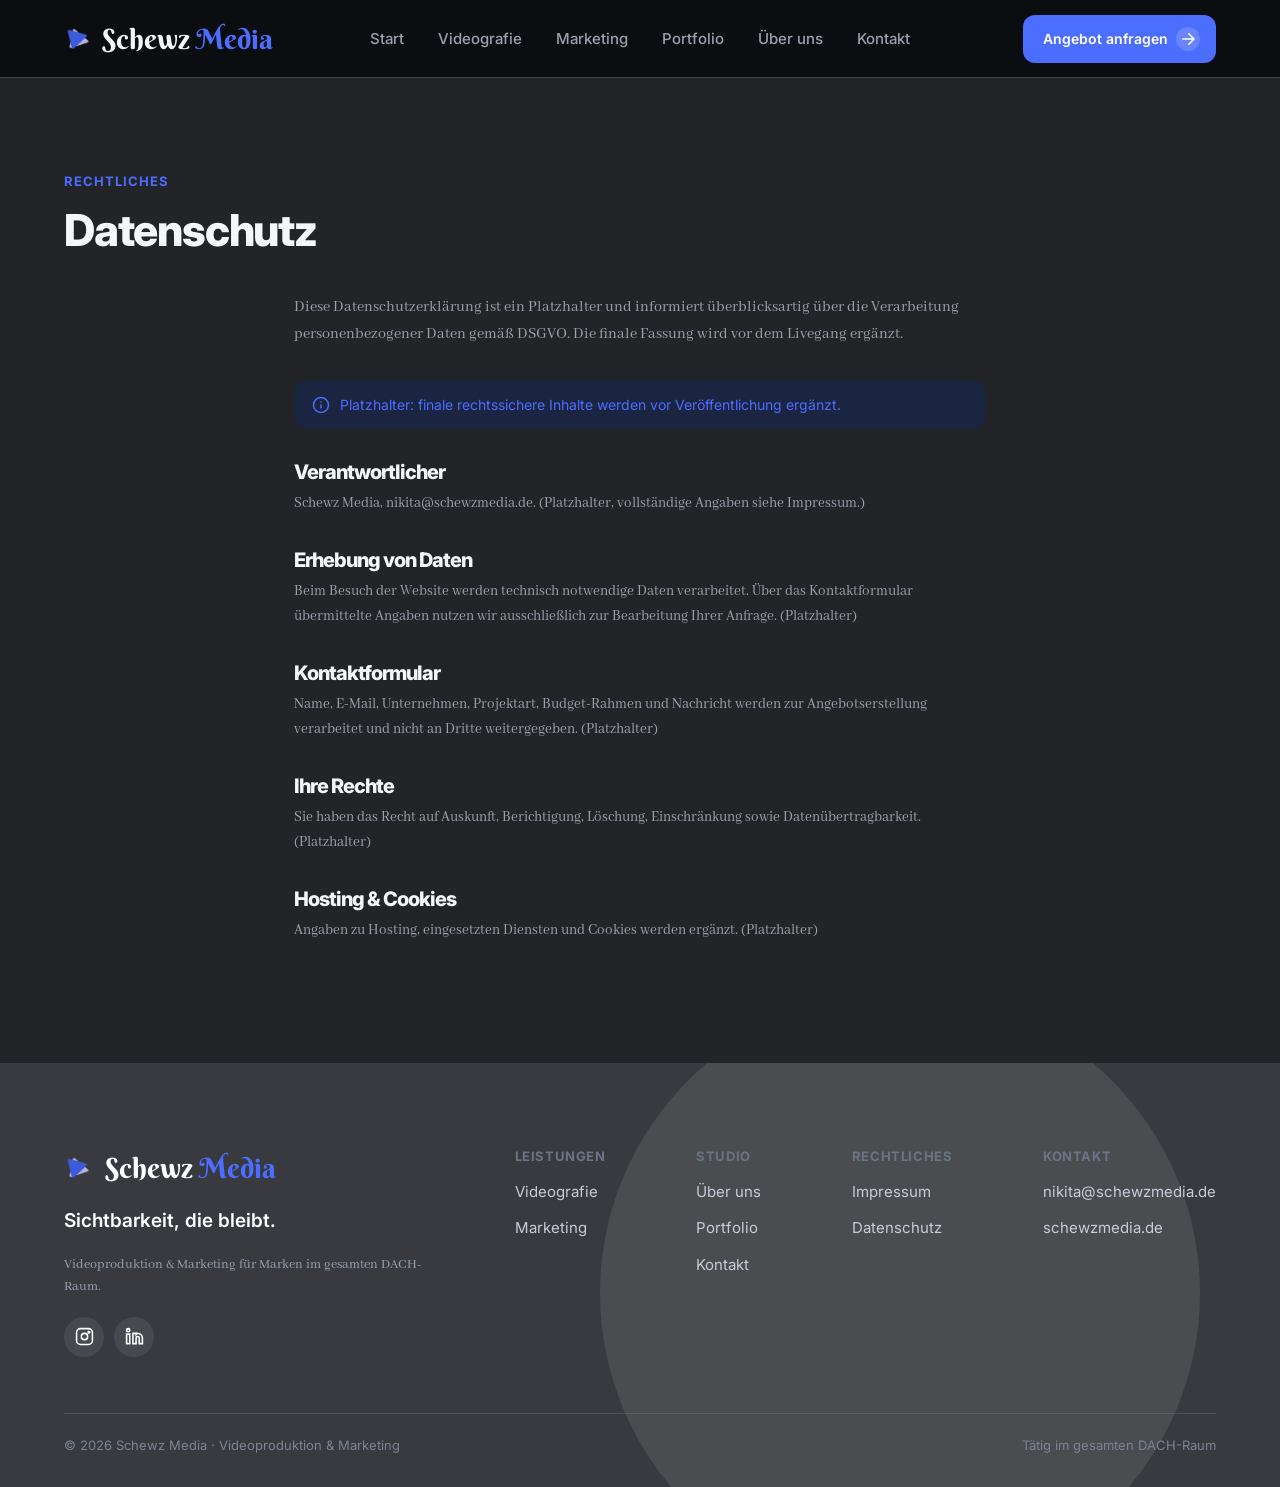
==== commit 8e75ee4f: "Diverse Anpassungen: Globus jetzt gross/transparent im Hero-Hintergrund mit 9 Standorten; Stats-Zahl" ====
--- a/datenschutz.html
+++ b/datenschutz.html
@@ -8,7 +8,7 @@
 <meta name="robots" content="noindex">
 <link rel="preconnect" href="https://fonts.googleapis.com">
 <link rel="preconnect" href="https://fonts.gstatic.com" crossorigin>
-<link href="https://fonts.googleapis.com/css2?family=Inter:wght@400;500;600;700;800&family=Abhaya+Libre:wght@400;500;600;700&family=Montserrat:wght@700;800;900&display=swap" rel="stylesheet">
+<link href="https://fonts.googleapis.com/css2?family=Inter:wght@400;500;600;700;800&family=Abhaya+Libre:wght@400;500;600;700&family=Montserrat:wght@700;800;900&family=Berkshire+Swash&display=swap" rel="stylesheet">
 <meta property="og:type" content="website">
 <meta property="og:site_name" content="Schewz Media">
 <meta property="og:title" content="Datenschutz — Schewz Media">
--- a/css/style.css
+++ b/css/style.css
@@ -15,7 +15,7 @@
   --font-head:'Inter',sans-serif;
   --font-body:'Inter',sans-serif;
   --font-serif:'Abhaya Libre',serif;
-  --font-logo:'Montserrat',sans-serif;
+  --font-logo:'Berkshire Swash',cursive;
   --container:1440px;
 }
 
@@ -85,7 +85,7 @@
 }
 .logo{display:flex;align-items:center;gap:10px;}
 .logo-mark{width:28px;height:28px;object-fit:contain;}
-.logo-word{display:flex;align-items:center;gap:6px;font-family:var(--font-logo);font-size:23px;font-weight:800;letter-spacing:-.3px;}
+.logo-word{display:flex;align-items:center;gap:6px;font-family:var(--font-logo);font-size:28px;font-weight:400;letter-spacing:0;}
 .logo-schewz{color:var(--ink);}
 .logo-media{color:var(--accent);}
 .nav-links{
@@ -151,6 +151,7 @@
 .typing-headline::after{content:"";display:inline-block;width:3px;height:.85em;margin-left:4px;background:var(--accent);vertical-align:-2px;animation:typing-blink .9s steps(1) infinite;}
 .typing-headline.typing-done::after{display:none;}
 @keyframes typing-blink{50%{opacity:0;}}
+@media (min-width:1101px){.typing-headline,.nowrap-lg{white-space:nowrap;}}
 .brand-band-inner{max-width:720px;margin-left:calc((100vw - var(--container))/2 + 210px);padding:0 24px;position:relative;}
 .brand-band-inner h2{font-size:52px;letter-spacing:-1.2px;color:#fff;margin-bottom:12px;}
 .brand-band-inner p{font-size:17px;color:#AEB6C4;max-width:640px;line-height:1.6;}
@@ -169,8 +170,8 @@
 @media (prefers-reduced-motion:reduce){.path-trunk,.path-branch{stroke-dashoffset:0 !important;transition:none;}.path-arrow{opacity:1;transition:none;}}
 @media (max-width:860px){.path-connector{display:none;}}
 .services-grid{display:flex;gap:32px;}
-.service-card-mobile-only{display:none;}
-@media (max-width:860px){.service-card-mobile-only{display:flex;}}
+.service-card.service-card-mobile-only{display:none;}
+@media (max-width:860px){.service-card.service-card-mobile-only{display:flex;}}
 .service-card{
   flex:1;background:var(--surface-2);border:1px solid var(--border);border-radius:20px;
   padding:36px;display:flex;flex-direction:column;gap:22px;
@@ -361,9 +362,9 @@
 .sub-hero-inner{display:flex;gap:66px;align-items:center;justify-content:flex-start;position:relative;}
 .sub-hero-text{flex:0 0 700px;display:flex;flex-direction:column;gap:24px;}
 .sub-hero-text.center{flex:none;width:100%;max-width:760px;margin:0 auto;align-items:center;text-align:center;}
-.sub-hero h1{font-size:58px;letter-spacing:-1.5px;color:var(--ink);}
-.sub-hero:has(.sub-hero-media) h1{font-size:64px;letter-spacing:-1.7px;}
-.sub-hero p.lead{color:var(--ink-soft);font-size:18px;line-height:1.65;max-width:620px;}
+.sub-hero h1{font-size:94px;letter-spacing:-2.8px;color:var(--ink);}
+.sub-hero:has(.sub-hero-media) h1{font-size:94px;letter-spacing:-2.8px;}
+.sub-hero p.lead{color:var(--ink-soft);font-size:20px;line-height:1.65;max-width:620px;}
 .sub-hero:has(.sub-hero-media) p.lead{font-size:20px;}
 .sub-hero-media{
   flex:none;width:480px;aspect-ratio:9/16;height:auto;
@@ -372,21 +373,20 @@
 }
 .sub-hero-media video{width:100%;height:100%;object-fit:cover;display:block;}
 .sub-hero.no-media .sub-hero-text{flex:none;width:100%;max-width:820px;}
-.sub-hero.no-media{padding-bottom:360px;}
-@media (min-width:1101px){.sub-hero.no-media.portfolio-hero{padding-bottom:100px;}}
+.sub-hero.no-media{padding-bottom:60px;}
 
 @media (max-width:1100px){
   .sub-hero-inner{flex-direction:column;align-items:flex-start;gap:48px;}
   .sub-hero-text{flex:none;width:100%;}
   .sub-hero-media{width:100%;max-width:320px;margin:0 auto;}
-  .sub-hero.no-media{padding-bottom:240px;}
+  .sub-hero.no-media{padding-bottom:50px;}
 }
 @media (max-width:860px){
   .sub-hero{padding:120px 24px 80px;}
   .sub-hero h1,.sub-hero:has(.sub-hero-media) h1{font-size:38px;letter-spacing:-1px;}
   .sub-hero:has(.sub-hero-media) p.lead{font-size:17px;}
   .sub-hero-media{width:100%;max-width:420px;}
-  .sub-hero.no-media{padding-bottom:200px;}
+  .sub-hero.no-media{padding-bottom:40px;}
 }
 @media (max-width:480px){
   .sub-hero{padding:110px 20px 60px;}
@@ -394,7 +394,7 @@
   .sub-hero:has(.sub-hero-media) h1{font-size:32px;letter-spacing:-.8px;}
   .sub-hero:has(.sub-hero-media) p.lead{font-size:16px;}
   .sub-hero-media{width:100%;max-width:400px;border-radius:20px;}
-  .sub-hero.no-media{padding-bottom:140px;}
+  .sub-hero.no-media{padding-bottom:30px;}
 }
 
 /* ================================================================
@@ -440,6 +440,13 @@
 .process-path{position:absolute;top:-30px;left:0;width:100%;height:240px;pointer-events:none;z-index:0;}
 .process-path-svg{width:100%;height:100%;display:block;}
 .process-path-line{fill:none;stroke:var(--accent);stroke-width:3;stroke-linecap:round;transition:stroke-dashoffset .15s linear;}
+/* Kurve und Kreise duerfen sich waehrend des Reveals nicht unabhaengig voneinander bewegen (sonst
+   driften sie durch die gestaffelten transition-delays kurzzeitig auseinander) - nur Opacity-Fade,
+   keine eigene Transform-Bewegung mehr fuer diese Elemente. */
+.process-steps .process-path.reveal,
+.process-steps .process-path.reveal.visible,
+.process-steps .process-step.reveal,
+.process-steps .process-step.reveal.visible{transform:none;}
 @media (prefers-reduced-motion:reduce){.process-path-line{stroke-dashoffset:0 !important;transition:none;}}
 @media (max-width:1100px){.process-path{display:none;} .process-step-down{margin-top:0;}}
 .process-num{
@@ -449,8 +456,31 @@
 }
 .process-step h4{font-size:19px;letter-spacing:-.3px;color:var(--ink);}
 .process-step p{color:var(--ink-soft);font-size:14.5px;line-height:1.6;}
+.process-step-text{display:flex;flex-direction:column;gap:14px;}
+.process-num-check{display:none;}
 @media (max-width:1100px){.process-steps{grid-template-columns:1fr 1fr;}}
-@media (max-width:860px){.process{padding:80px 24px;} .process-steps{grid-template-columns:1fr;gap:28px;}}
+@media (max-width:860px){
+  .process{padding:80px 24px;}
+  .process-steps{grid-template-columns:1fr;gap:28px;}
+  .process-tracking .process-steps{gap:0;}
+  .process-tracking .process-step{flex-direction:row;align-items:flex-start;gap:16px;padding-bottom:28px;}
+  .process-tracking .process-step:last-child{padding-bottom:0;}
+  .process-tracking .process-num{flex:none;transition:background .5s var(--ease-out),color .5s var(--ease-out);}
+  .process-tracking .process-num::after{
+    content:"";position:absolute;top:100%;left:50%;transform:translateX(-50%);
+    width:2px;height:28px;background:var(--border);transition:background .5s var(--ease-out);
+  }
+  .process-tracking .process-step:last-child .process-num::after{display:none;}
+  .process-tracking .process-num-text{transition:opacity .3s ease;}
+  .process-tracking .process-num-check{
+    display:block;position:absolute;inset:0;margin:auto;width:20px;height:20px;
+    opacity:0;transform:scale(.5);transition:opacity .4s var(--ease-spring),transform .4s var(--ease-spring);
+  }
+  .process-tracking .process-step.pt-done .process-num{background:var(--accent);color:#fff;}
+  .process-tracking .process-step.pt-done .process-num::after{background:var(--accent);}
+  .process-tracking .process-step.pt-done .process-num-check{opacity:1;transform:scale(1);}
+  .process-tracking .process-step.pt-done .process-num-text{opacity:0;}
+}
 @media (max-width:480px){.process{padding:60px 20px;}}
 
 /* ================================================================
@@ -571,14 +601,49 @@
 @media (max-width:480px){.stack-carousel{height:330px;} .stack-card{width:145px;}}
 
 /* ================================================================
-   PORTFOLIO HERO (globe accent)
-   ================================================================ */
-.globe-accent{position:absolute;top:50px;right:-140px;width:700px;opacity:.16;pointer-events:none;z-index:0;animation:globe-spin 40s linear infinite;}
-@keyframes globe-spin{to{transform:rotate(360deg);}}
-@media (prefers-reduced-motion:reduce){.globe-accent{animation:none;}}
-@media (max-width:1100px){.globe-accent{width:460px;top:32px;right:-92px;}}
-@media (max-width:860px){.globe-accent{width:320px;top:16px;right:-70px;}}
-@media (max-width:480px){.globe-accent{width:240px;top:10px;right:-55px;}}
+   PORTFOLIO GLOBUS (interaktiv, ziehbar, pulsierende Marker) - als
+   grosses, transparentes Hintergrund-Element hinter der Hero-Headline
+   ================================================================ */
+.portfolio-hero{position:relative;overflow:hidden;}
+.portfolio-hero .sub-hero-text{position:relative;z-index:1;}
+.globe-pulse-canvas{
+  position:absolute;top:50%;left:50%;transform:translate(-50%,-50%);
+  width:680px;height:680px;z-index:0;cursor:grab;opacity:0;
+  transition:opacity 1.2s ease;touch-action:none;pointer-events:auto;
+}
+.globe-pulse-canvas.visible{opacity:.38;}
+.globe-pulse-canvas.dragging{cursor:grabbing;}
+.globe-pulse-caption{font-family:var(--font-head);font-size:13.5px;font-weight:600;letter-spacing:.4px;color:var(--ink-soft);text-align:center;margin-top:6px;position:relative;z-index:1;}
+@media (max-width:1100px){.globe-pulse-canvas{width:520px;height:520px;}}
+@media (max-width:860px){.globe-pulse-canvas{width:360px;height:360px;}}
+@media (min-width:1101px){.sub-hero.no-media.portfolio-hero{padding-bottom:150px;}}
+@media (max-width:1100px){.sub-hero.no-media.portfolio-hero{padding-bottom:90px;}}
+
+/* ================================================================
+   PORTFOLIO SCROLL EXPERIENCE (progress bar, dot nav)
+   ================================================================ */
+.scroll-progress{position:fixed;top:0;left:0;width:100%;height:3px;background:rgba(255,255,255,.06);z-index:200;pointer-events:none;}
+.scroll-progress-bar{height:100%;width:0%;background:linear-gradient(90deg,var(--accent),#8aa0ff);}
+.section-dots{position:fixed;right:20px;top:50%;transform:translateY(-50%);z-index:150;display:flex;flex-direction:column;gap:16px;}
+.section-dot{
+  width:10px;height:10px;border-radius:50%;background:transparent;
+  border:2px solid rgba(255,255,255,.28);cursor:pointer;padding:0;position:relative;
+  transition:background .3s,border-color .3s,transform .3s var(--ease-spring);
+}
+.section-dot:hover{border-color:var(--accent);}
+.section-dot.active{background:var(--accent);border-color:var(--accent);transform:scale(1.35);}
+.section-dot .dot-label{
+  position:absolute;right:22px;top:50%;transform:translateY(-50%);white-space:nowrap;
+  font-family:var(--font-head);font-size:12.5px;font-weight:600;color:var(--ink);
+  background:var(--surface-2);border:1px solid var(--border);padding:6px 12px;border-radius:8px;
+  opacity:0;pointer-events:none;transition:opacity .25s;
+}
+.section-dot.active .dot-label{opacity:1;}
+@media (max-width:860px){
+  .section-dots{right:12px;gap:12px;}
+  .section-dot{width:8px;height:8px;}
+  .section-dot .dot-label{display:none;}
+}
 
 /* ================================================================
    CONTACT PAGE
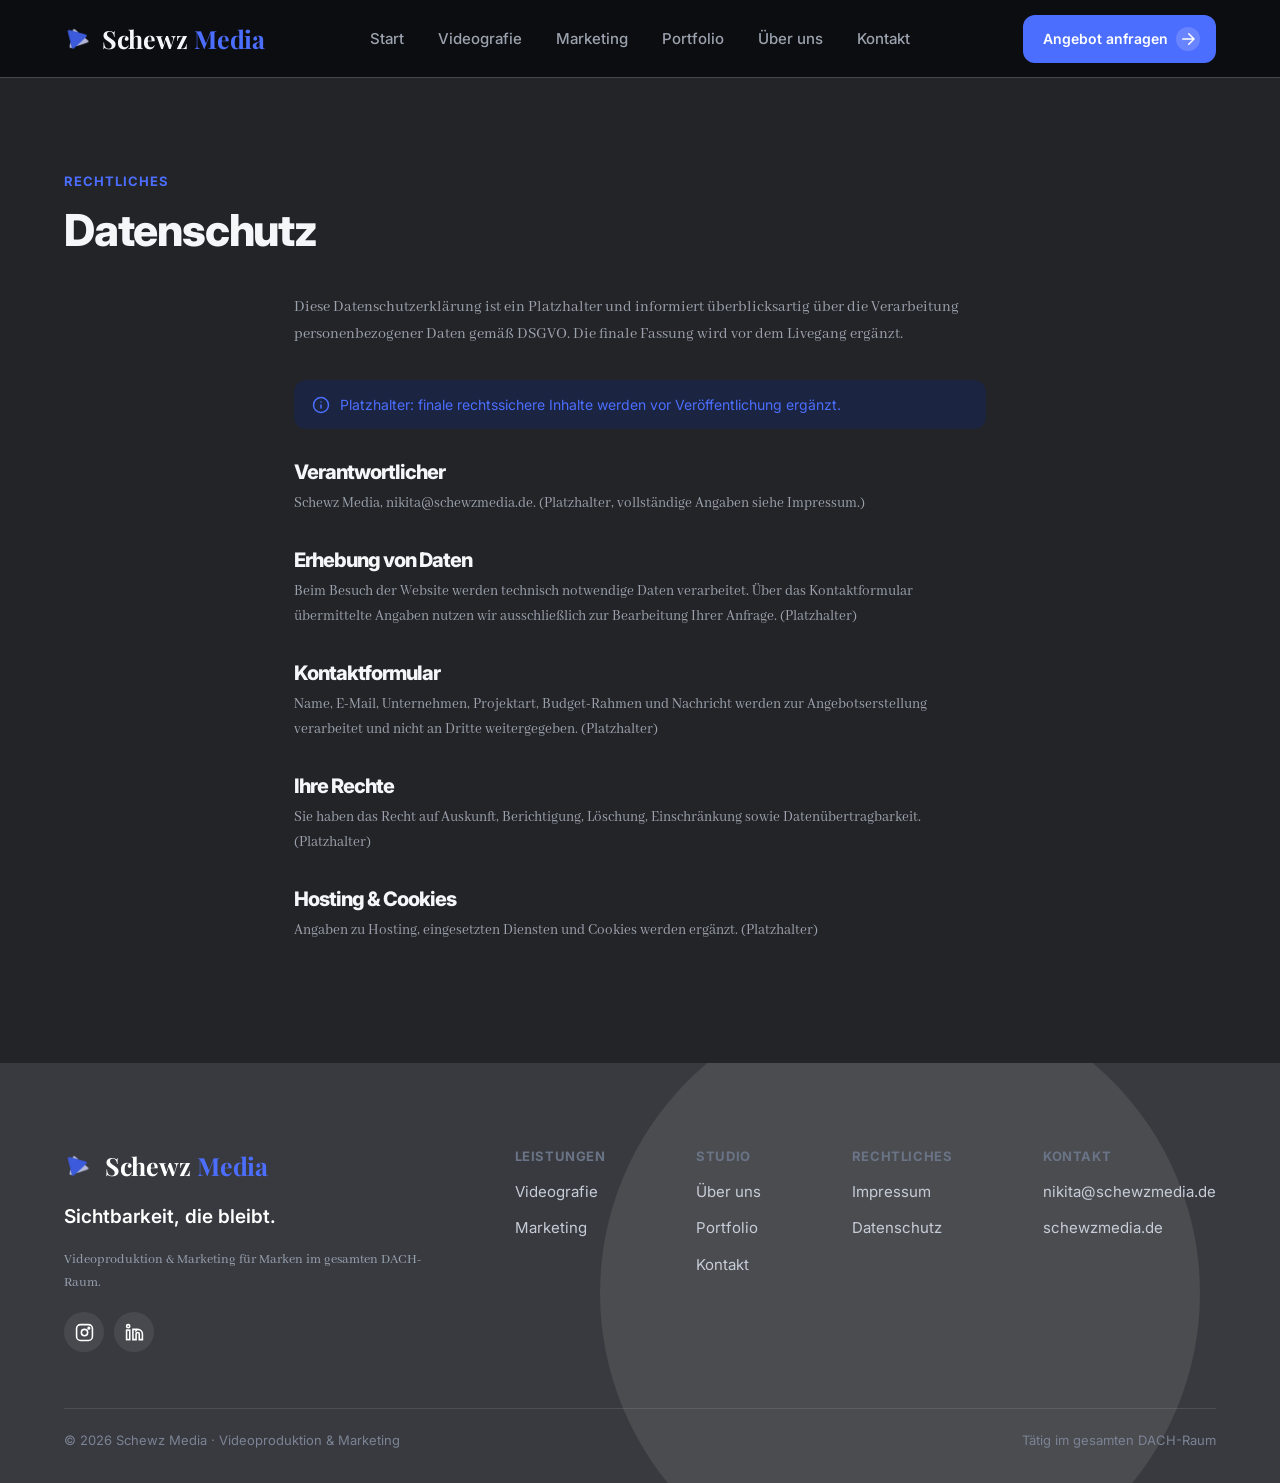
==== commit 88fcf271: "Portfolio-Hero: Text links/Globus rechts; Logo-Schrift auf Playfair Display (elegante Serife)" ====
--- a/datenschutz.html
+++ b/datenschutz.html
@@ -8,7 +8,7 @@
 <meta name="robots" content="noindex">
 <link rel="preconnect" href="https://fonts.googleapis.com">
 <link rel="preconnect" href="https://fonts.gstatic.com" crossorigin>
-<link href="https://fonts.googleapis.com/css2?family=Inter:wght@400;500;600;700;800&family=Abhaya+Libre:wght@400;500;600;700&family=Montserrat:wght@700;800;900&family=Berkshire+Swash&display=swap" rel="stylesheet">
+<link href="https://fonts.googleapis.com/css2?family=Inter:wght@400;500;600;700;800&family=Abhaya+Libre:wght@400;500;600;700&family=Montserrat:wght@700;800;900&family=Playfair+Display:ital,wght@0,700;0,800;1,700&display=swap" rel="stylesheet">
 <meta property="og:type" content="website">
 <meta property="og:site_name" content="Schewz Media">
 <meta property="og:title" content="Datenschutz — Schewz Media">
--- a/css/style.css
+++ b/css/style.css
@@ -15,7 +15,7 @@
   --font-head:'Inter',sans-serif;
   --font-body:'Inter',sans-serif;
   --font-serif:'Abhaya Libre',serif;
-  --font-logo:'Berkshire Swash',cursive;
+  --font-logo:'Playfair Display',serif;
   --container:1440px;
 }
 
@@ -85,7 +85,7 @@
 }
 .logo{display:flex;align-items:center;gap:10px;}
 .logo-mark{width:28px;height:28px;object-fit:contain;}
-.logo-word{display:flex;align-items:center;gap:6px;font-family:var(--font-logo);font-size:28px;font-weight:400;letter-spacing:0;}
+.logo-word{display:flex;align-items:center;gap:7px;font-family:var(--font-logo);font-size:25px;font-weight:700;letter-spacing:-.3px;}
 .logo-schewz{color:var(--ink);}
 .logo-media{color:var(--accent);}
 .nav-links{
@@ -605,7 +605,7 @@
    grosses, transparentes Hintergrund-Element hinter der Hero-Headline
    ================================================================ */
 .portfolio-hero{position:relative;overflow:hidden;}
-.portfolio-hero .sub-hero-text{position:relative;z-index:1;}
+.portfolio-hero .sub-hero-text{position:relative;z-index:1;pointer-events:none;}
 .globe-pulse-canvas{
   position:absolute;top:50%;left:50%;transform:translate(-50%,-50%);
   width:680px;height:680px;z-index:0;cursor:grab;opacity:0;
@@ -613,11 +613,26 @@
 }
 .globe-pulse-canvas.visible{opacity:.38;}
 .globe-pulse-canvas.dragging{cursor:grabbing;}
-.globe-pulse-caption{font-family:var(--font-head);font-size:13.5px;font-weight:600;letter-spacing:.4px;color:var(--ink-soft);text-align:center;margin-top:6px;position:relative;z-index:1;}
+.globe-pulse-caption{font-family:var(--font-head);font-size:13.5px;font-weight:600;letter-spacing:.4px;color:var(--ink-soft);margin-top:6px;position:relative;z-index:1;}
 @media (max-width:1100px){.globe-pulse-canvas{width:520px;height:520px;}}
 @media (max-width:860px){.globe-pulse-canvas{width:360px;height:360px;}}
-@media (min-width:1101px){.sub-hero.no-media.portfolio-hero{padding-bottom:150px;}}
 @media (max-width:1100px){.sub-hero.no-media.portfolio-hero{padding-bottom:90px;}}
+
+/* Desktop: Text links, Globus rechts nebeneinander statt zentriert übereinander */
+@media (min-width:1101px){
+  .sub-hero.no-media.portfolio-hero{
+    padding-bottom:60px;display:flex;align-items:center;min-height:640px;
+  }
+  .portfolio-hero .sub-hero-text{
+    text-align:left;align-items:flex-start;max-width:620px;margin:0;
+  }
+  .portfolio-hero .sub-hero-text p.lead{margin:0 !important;text-align:left;}
+  .portfolio-hero .globe-pulse-caption{text-align:left;}
+  .portfolio-hero .globe-pulse-canvas{
+    left:auto;right:-40px;transform:translateY(-50%);
+  }
+  .portfolio-hero .globe-pulse-canvas.dragging{transform:translateY(-50%);}
+}
 
 /* ================================================================
    PORTFOLIO SCROLL EXPERIENCE (progress bar, dot nav)
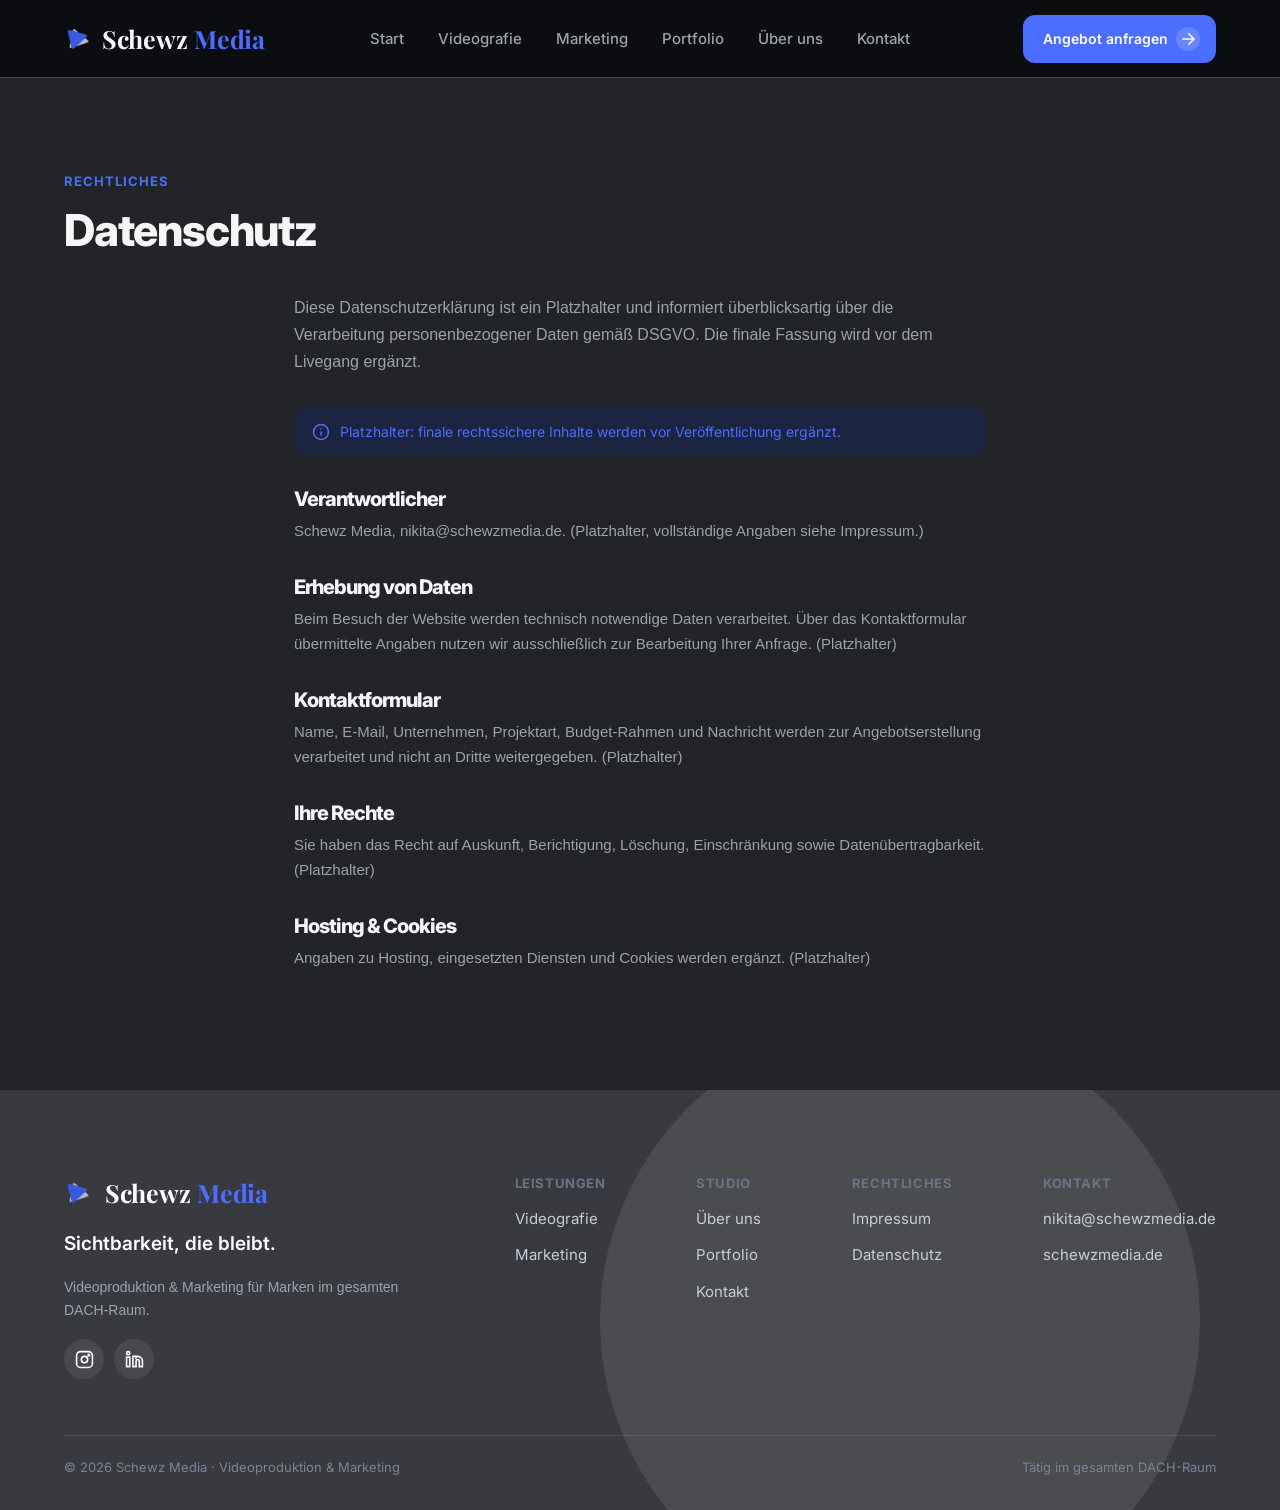
==== commit fc007607: "Christina-Foto Bildausschnitt angepasst (runter/links); Instagram-Links auf echten Account verknuepf" ====
--- a/datenschutz.html
+++ b/datenschutz.html
@@ -97,7 +97,7 @@
       <p class="footer-slogan">Sichtbarkeit, die bleibt.</p>
       <p class="footer-desc">Videoproduktion &amp; Marketing für Marken im gesamten DACH-Raum.</p>
       <div class="socials">
-        <a href="#" aria-label="Instagram"><svg width="19" height="19" viewBox="0 0 24 24" fill="none" stroke="currentColor" stroke-width="2"><rect x="2" y="2" width="20" height="20" rx="5"/><circle cx="12" cy="12" r="4"/><circle cx="17.5" cy="6.5" r="1"/></svg></a>
+        <a href="https://www.instagram.com/schewzmedia?igsh=MWZqdXd3bW80emxpZA==&igsi=MWZqdXd3bW80emxpZA==" target="_blank" rel="noopener noreferrer" aria-label="Instagram"><svg width="19" height="19" viewBox="0 0 24 24" fill="none" stroke="currentColor" stroke-width="2"><rect x="2" y="2" width="20" height="20" rx="5"/><circle cx="12" cy="12" r="4"/><circle cx="17.5" cy="6.5" r="1"/></svg></a>
         <a href="#" aria-label="LinkedIn"><svg width="19" height="19" viewBox="0 0 24 24" fill="none" stroke="currentColor" stroke-width="2"><path d="M16 8a6 6 0 0 1 6 6v7h-4v-7a2 2 0 0 0-4 0v7h-4V8h4v1.5A5 5 0 0 1 16 8Z"/><rect x="2" y="9" width="4" height="12"/><circle cx="4" cy="4" r="2"/></svg></a>
       </div>
     </div>
--- a/css/style.css
+++ b/css/style.css
@@ -14,7 +14,7 @@
   --ease-spring:cubic-bezier(.34,1.56,.64,1);
   --font-head:'Inter',sans-serif;
   --font-body:'Inter',sans-serif;
-  --font-serif:'Abhaya Libre',serif;
+  --font-serif:Arial,sans-serif;
   --font-logo:'Playfair Display',serif;
   --container:1440px;
 }
@@ -104,7 +104,7 @@
 .nav-burger span{width:22px;height:2px;background:var(--ink);border-radius:2px;}
 
 /* ===== Hero ===== */
-.hero{padding:172px 64px 140px;max-width:var(--container);margin:0 auto;position:relative;overflow:hidden;}
+.hero{padding:82px 64px 140px;max-width:var(--container);margin:0 auto;position:relative;overflow:hidden;}
 .hero-watermark{
   position:absolute;top:-40px;left:-90px;width:520px;height:520px;
   background:radial-gradient(circle at 30% 30%, var(--accent), transparent 70%);
@@ -359,6 +359,8 @@
    SUB-PAGE HERO (Videografie / Marketing / Über uns)
    ================================================================ */
 .sub-hero{padding:172px 64px 130px;max-width:var(--container);margin:0 auto;position:relative;overflow-x:hidden;}
+.sub-hero.videografie-hero{padding-top:82px;}
+.sub-hero.marketing-hero{padding-top:82px;}
 .sub-hero-inner{display:flex;gap:66px;align-items:center;justify-content:flex-start;position:relative;}
 .sub-hero-text{flex:0 0 700px;display:flex;flex-direction:column;gap:24px;}
 .sub-hero-text.center{flex:none;width:100%;max-width:760px;margin:0 auto;align-items:center;text-align:center;}
@@ -522,6 +524,7 @@
 }
 .team-card:hover{transform:translateY(-6px);border-color:#5b5f68;}
 .team-photo{width:100%;aspect-ratio:4/3;object-fit:cover;display:block;background:var(--surface-2);}
+.team-photo[src*="christina-schewz"]{object-position:38% 68%;}
 .team-photo.placeholder{display:flex;align-items:center;justify-content:center;color:var(--ink-soft);}
 .team-info{padding:22px 24px 26px;}
 .team-info h4{font-size:19px;letter-spacing:-.3px;color:var(--ink);}
@@ -613,23 +616,41 @@
 }
 .globe-pulse-canvas.visible{opacity:.38;}
 .globe-pulse-canvas.dragging{cursor:grabbing;}
-.globe-pulse-caption{font-family:var(--font-head);font-size:13.5px;font-weight:600;letter-spacing:.4px;color:var(--ink-soft);margin-top:6px;position:relative;z-index:1;}
 @media (max-width:1100px){.globe-pulse-canvas{width:520px;height:520px;}}
 @media (max-width:860px){.globe-pulse-canvas{width:360px;height:360px;}}
-@media (max-width:1100px){.sub-hero.no-media.portfolio-hero{padding-bottom:90px;}}
-
-/* Desktop: Text links, Globus rechts nebeneinander statt zentriert übereinander */
+/* Mobil/Tablet: Erde unter der Headline anzeigen (normaler Fluss statt Overlay) */
+@media (max-width:1100px){
+  .sub-hero.no-media.portfolio-hero{
+    padding-bottom:60px;display:flex;flex-direction:column;align-items:center;
+  }
+  .portfolio-hero .sub-hero-text{order:1;}
+  /* cobe erzeugt zur Laufzeit einen eigenen position:relative-Wrapper (Inline-Style,
+     100% Breite/Hoehe) um das Canvas; hier auf den tatsaechlichen Inhalt zurueckstutzen,
+     damit die Erde als normales Element nach der Headline erscheint. */
+  .portfolio-hero > div:not([class]){
+    position:static !important;width:auto !important;height:auto !important;
+    order:2;text-align:center;margin-top:8px;
+  }
+  .portfolio-hero .globe-pulse-canvas{
+    position:static;transform:none;display:block;margin:0 auto;
+  }
+}
+
+/* Desktop: Globus links, Text rechts nebeneinander statt zentriert übereinander */
 @media (min-width:1101px){
   .sub-hero.no-media.portfolio-hero{
     padding-bottom:60px;display:flex;align-items:center;min-height:640px;
   }
   .portfolio-hero .sub-hero-text{
-    text-align:left;align-items:flex-start;max-width:620px;margin:0;
-  }
-  .portfolio-hero .sub-hero-text p.lead{margin:0 !important;text-align:left;}
-  .portfolio-hero .globe-pulse-caption{text-align:left;}
+    text-align:right;align-items:flex-end;max-width:620px;margin:0 0 0 auto;
+  }
+  .portfolio-hero .sub-hero-text p.lead{margin:0 !important;text-align:right;}
+  /* cobe erzeugt zur Laufzeit einen eigenen position:relative-Wrapper um das
+     Canvas; den auf static zuruecksetzen, damit .portfolio-hero (nicht der
+     cobe-Wrapper) das Containing Block fuer die absolute Positionierung ist. */
+  .portfolio-hero > div:not([class]){position:static !important;}
   .portfolio-hero .globe-pulse-canvas{
-    left:auto;right:-40px;transform:translateY(-50%);
+    left:-40px;right:auto;transform:translateY(-50%);
   }
   .portfolio-hero .globe-pulse-canvas.dragging{transform:translateY(-50%);}
 }
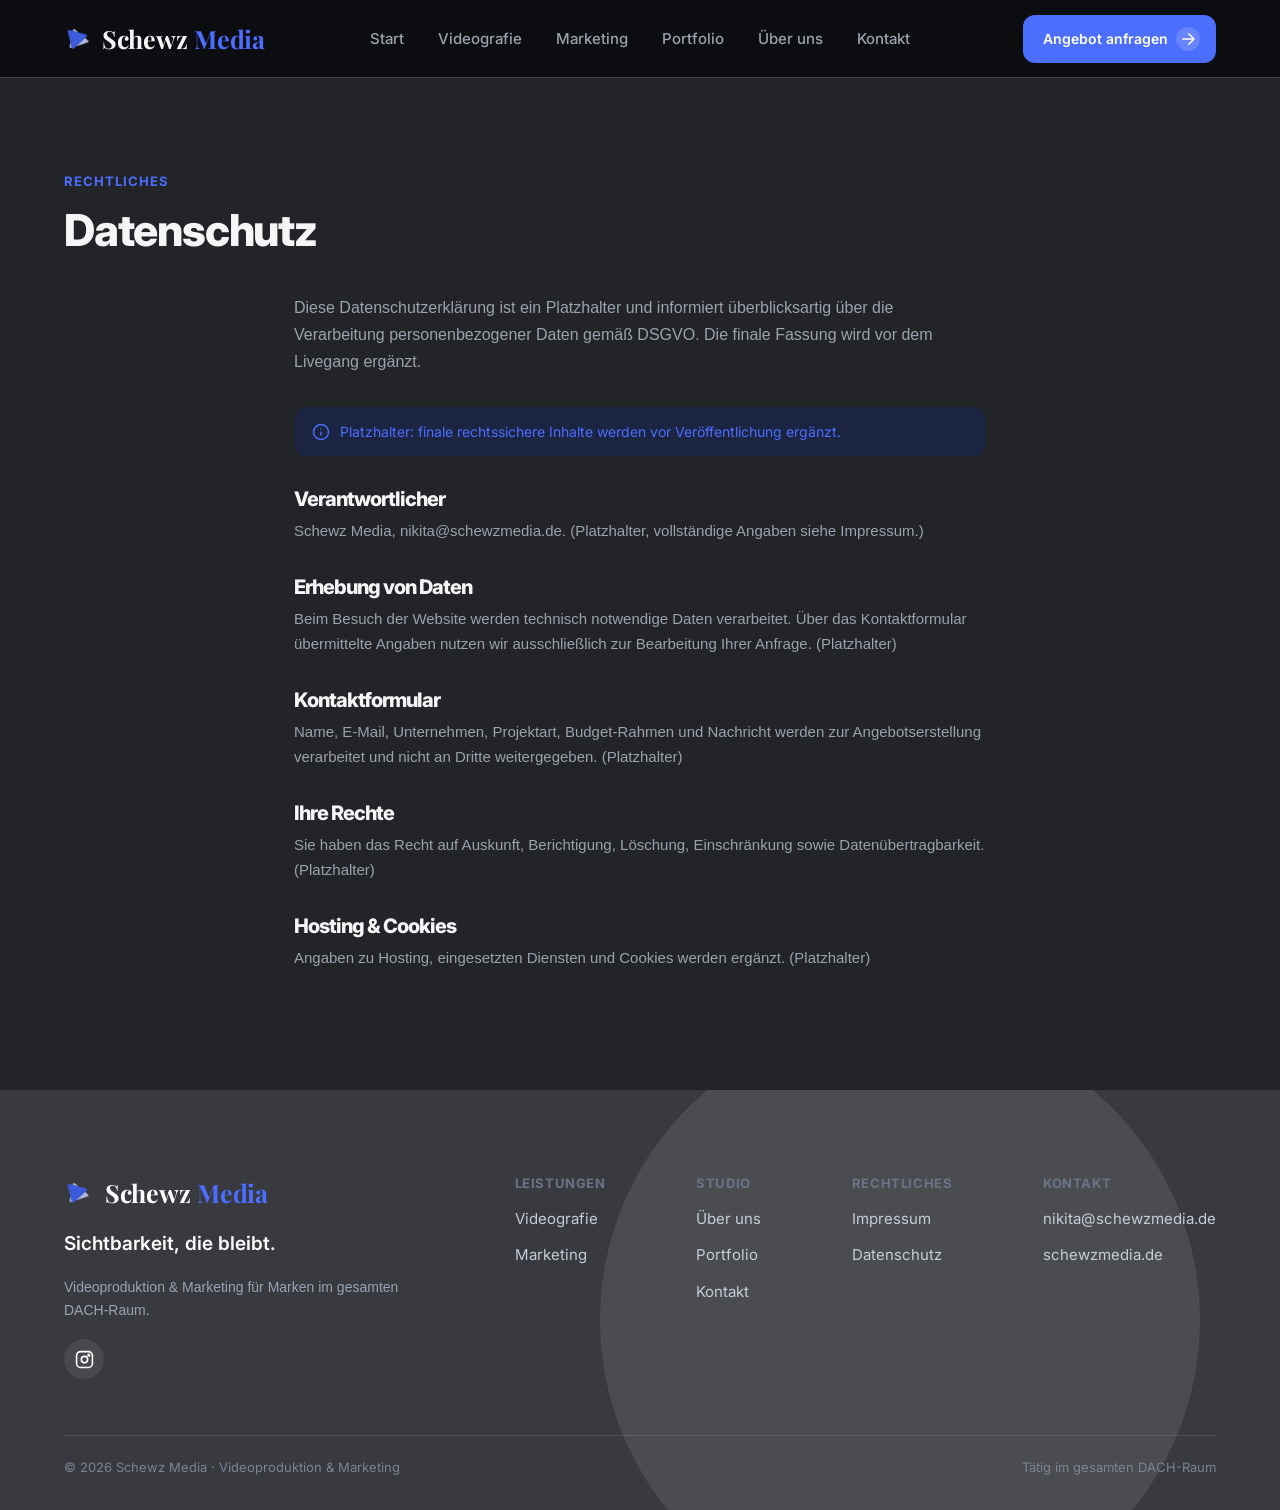
==== commit 45d83b1e: "LinkedIn-Links site-weit entfernt; Impressum: Platzhalter-Hinweise entfernt/ausgefuellt, Diensteanbi" ====
--- a/datenschutz.html
+++ b/datenschutz.html
@@ -98,7 +98,6 @@
       <p class="footer-desc">Videoproduktion &amp; Marketing für Marken im gesamten DACH-Raum.</p>
       <div class="socials">
         <a href="https://www.instagram.com/schewzmedia?igsh=MWZqdXd3bW80emxpZA==&igsi=MWZqdXd3bW80emxpZA==" target="_blank" rel="noopener noreferrer" aria-label="Instagram"><svg width="19" height="19" viewBox="0 0 24 24" fill="none" stroke="currentColor" stroke-width="2"><rect x="2" y="2" width="20" height="20" rx="5"/><circle cx="12" cy="12" r="4"/><circle cx="17.5" cy="6.5" r="1"/></svg></a>
-        <a href="#" aria-label="LinkedIn"><svg width="19" height="19" viewBox="0 0 24 24" fill="none" stroke="currentColor" stroke-width="2"><path d="M16 8a6 6 0 0 1 6 6v7h-4v-7a2 2 0 0 0-4 0v7h-4V8h4v1.5A5 5 0 0 1 16 8Z"/><rect x="2" y="9" width="4" height="12"/><circle cx="4" cy="4" r="2"/></svg></a>
       </div>
     </div>
     <div class="footer-col">
--- a/css/style.css
+++ b/css/style.css
@@ -524,7 +524,7 @@
 }
 .team-card:hover{transform:translateY(-6px);border-color:#5b5f68;}
 .team-photo{width:100%;aspect-ratio:4/3;object-fit:cover;display:block;background:var(--surface-2);}
-.team-photo[src*="christina-schewz"]{object-position:38% 68%;}
+.team-photo[src*="christina-schewz"]{object-position:50% 45.5%;}
 .team-photo.placeholder{display:flex;align-items:center;justify-content:center;color:var(--ink-soft);}
 .team-info{padding:22px 24px 26px;}
 .team-info h4{font-size:19px;letter-spacing:-.3px;color:var(--ink);}
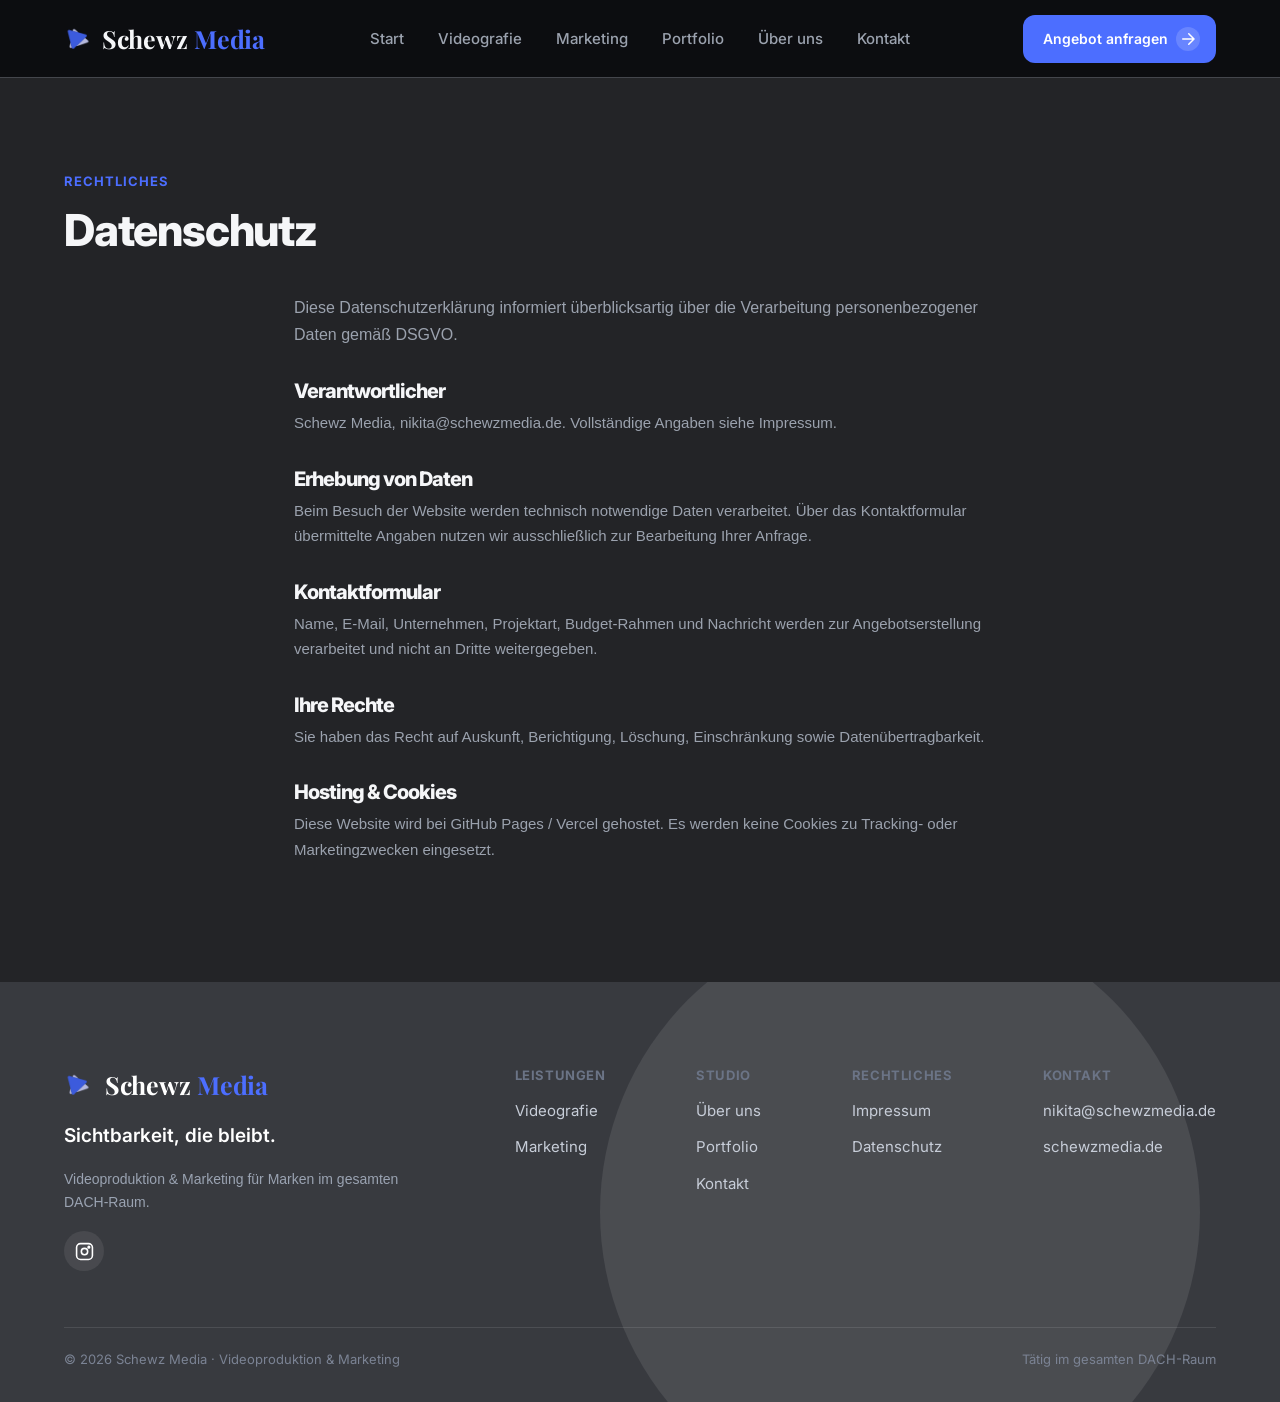
==== commit d24667ab: "Datenschutz: Platzhalter-Hinweise entfernt/ausgefuellt" ====
--- a/datenschutz.html
+++ b/datenschutz.html
@@ -58,30 +58,26 @@
   <h1>Datenschutz</h1>
 </div>
 <div class="legal-body">
-  <p class="legal-intro reveal">Diese Datenschutzerklärung ist ein Platzhalter und informiert überblicksartig über die Verarbeitung personenbezogener Daten gemäß DSGVO. Die finale Fassung wird vor dem Livegang ergänzt.</p>
-  <div class="legal-note reveal">
-    <svg width="18" height="18" viewBox="0 0 24 24" fill="none" stroke="currentColor" stroke-width="2" stroke-linecap="round" stroke-linejoin="round"><circle cx="12" cy="12" r="10"/><path d="M12 16v-4M12 8h.01"/></svg>
-    <span>Platzhalter: finale rechtssichere Inhalte werden vor Veröffentlichung ergänzt.</span>
-  </div>
+  <p class="legal-intro reveal">Diese Datenschutzerklärung informiert überblicksartig über die Verarbeitung personenbezogener Daten gemäß DSGVO.</p>
   <div class="legal-block reveal">
     <h3>Verantwortlicher</h3>
-    <p>Schewz Media, nikita@schewzmedia.de. (Platzhalter, vollständige Angaben siehe Impressum.)</p>
+    <p>Schewz Media, nikita@schewzmedia.de. Vollständige Angaben siehe Impressum.</p>
   </div>
   <div class="legal-block reveal">
     <h3>Erhebung von Daten</h3>
-    <p>Beim Besuch der Website werden technisch notwendige Daten verarbeitet. Über das Kontaktformular übermittelte Angaben nutzen wir ausschließlich zur Bearbeitung Ihrer Anfrage. (Platzhalter)</p>
+    <p>Beim Besuch der Website werden technisch notwendige Daten verarbeitet. Über das Kontaktformular übermittelte Angaben nutzen wir ausschließlich zur Bearbeitung Ihrer Anfrage.</p>
   </div>
   <div class="legal-block reveal">
     <h3>Kontaktformular</h3>
-    <p>Name, E-Mail, Unternehmen, Projektart, Budget-Rahmen und Nachricht werden zur Angebotserstellung verarbeitet und nicht an Dritte weitergegeben. (Platzhalter)</p>
+    <p>Name, E-Mail, Unternehmen, Projektart, Budget-Rahmen und Nachricht werden zur Angebotserstellung verarbeitet und nicht an Dritte weitergegeben.</p>
   </div>
   <div class="legal-block reveal">
     <h3>Ihre Rechte</h3>
-    <p>Sie haben das Recht auf Auskunft, Berichtigung, Löschung, Einschränkung sowie Datenübertragbarkeit. (Platzhalter)</p>
+    <p>Sie haben das Recht auf Auskunft, Berichtigung, Löschung, Einschränkung sowie Datenübertragbarkeit.</p>
   </div>
   <div class="legal-block reveal">
     <h3>Hosting &amp; Cookies</h3>
-    <p>Angaben zu Hosting, eingesetzten Diensten und Cookies werden ergänzt. (Platzhalter)</p>
+    <p>Diese Website wird bei GitHub Pages / Vercel gehostet. Es werden keine Cookies zu Tracking- oder Marketingzwecken eingesetzt.</p>
   </div>
 </div>
 
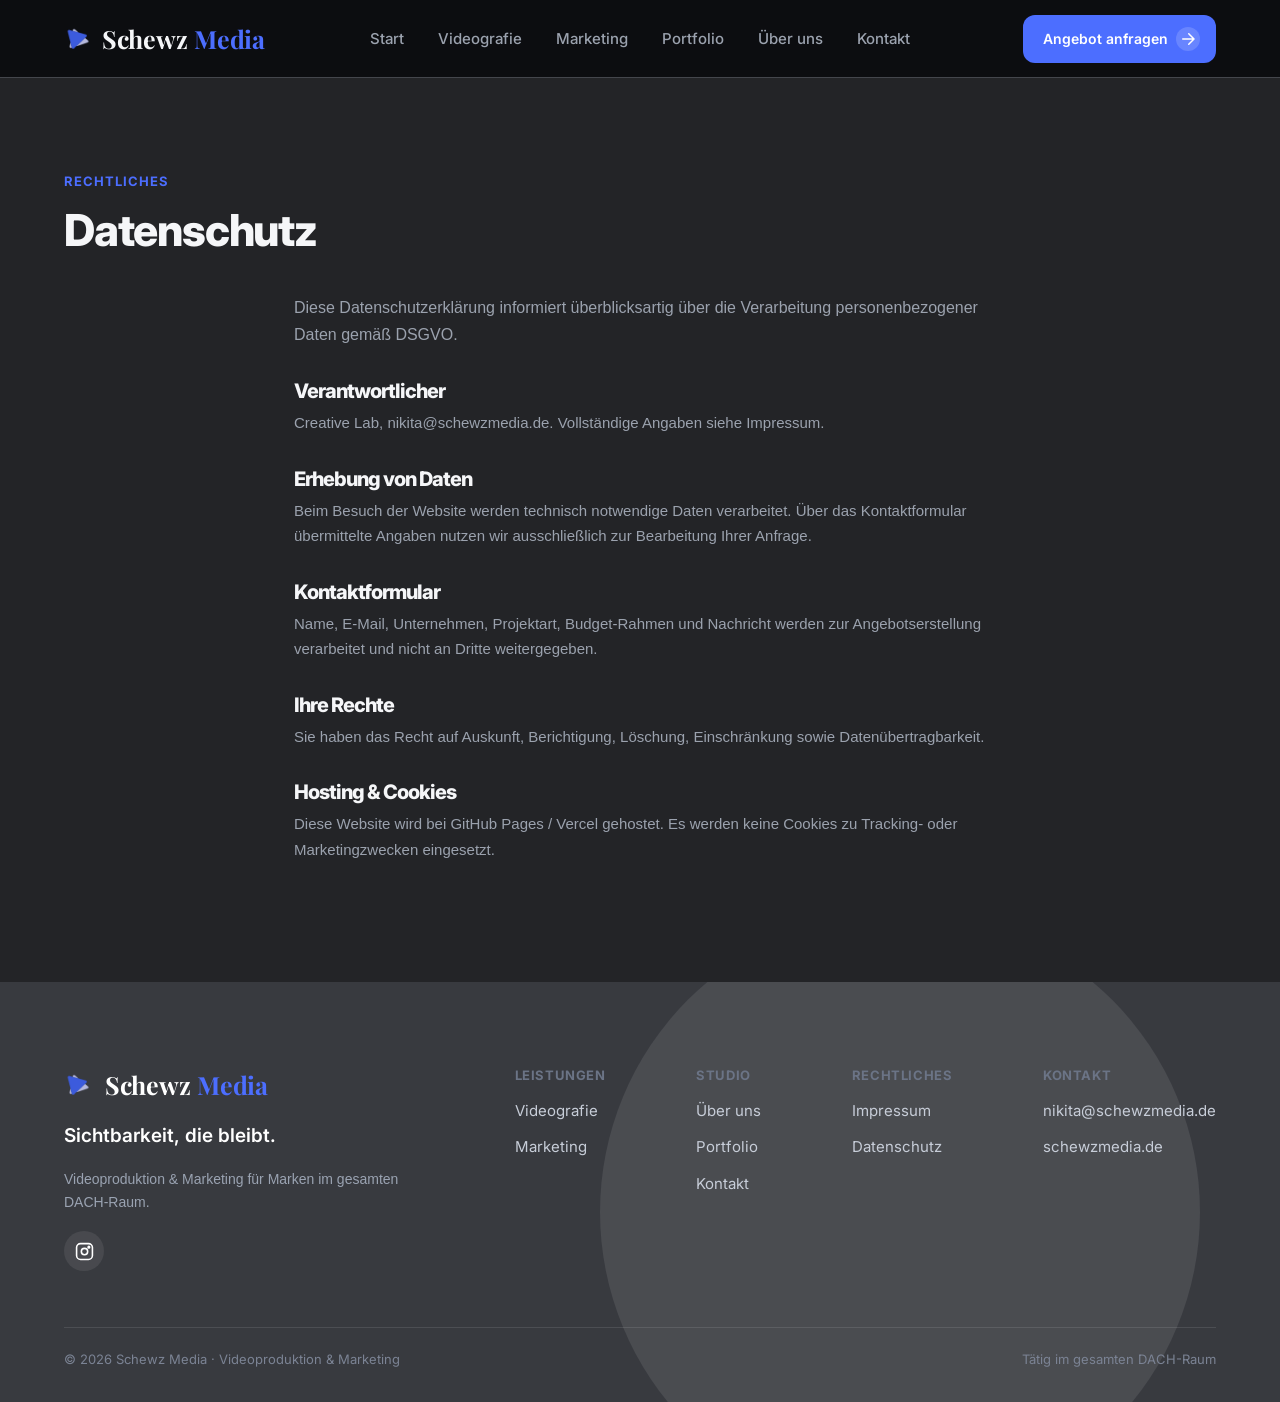
==== commit ce88763f: "Datenschutz: Firmenname im Verantwortlicher-Abschnitt auf Creative Lab geaendert (analog zum Impress" ====
--- a/datenschutz.html
+++ b/datenschutz.html
@@ -61,7 +61,7 @@
   <p class="legal-intro reveal">Diese Datenschutzerklärung informiert überblicksartig über die Verarbeitung personenbezogener Daten gemäß DSGVO.</p>
   <div class="legal-block reveal">
     <h3>Verantwortlicher</h3>
-    <p>Schewz Media, nikita@schewzmedia.de. Vollständige Angaben siehe Impressum.</p>
+    <p>Creative Lab, nikita@schewzmedia.de. Vollständige Angaben siehe Impressum.</p>
   </div>
   <div class="legal-block reveal">
     <h3>Erhebung von Daten</h3>
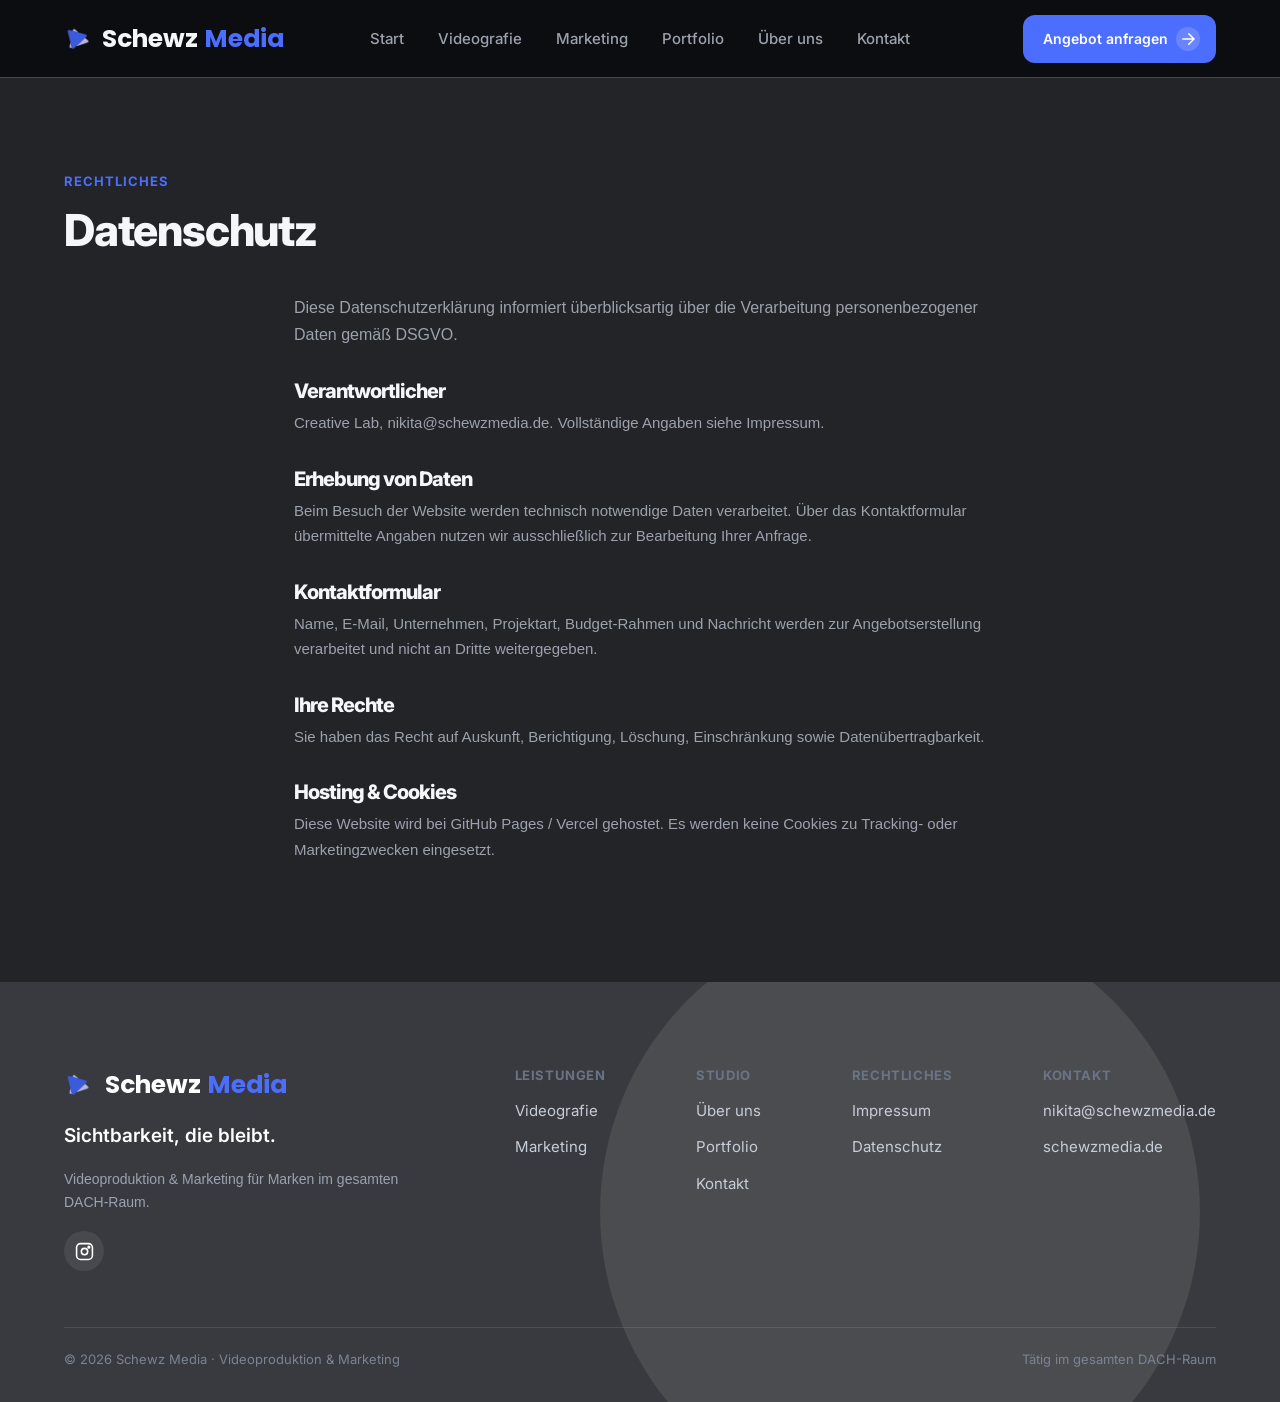
==== commit 7b19c86a: "Logo-Schriftart auf Poppins Bold umgestellt" ====
--- a/datenschutz.html
+++ b/datenschutz.html
@@ -8,7 +8,7 @@
 <meta name="robots" content="noindex">
 <link rel="preconnect" href="https://fonts.googleapis.com">
 <link rel="preconnect" href="https://fonts.gstatic.com" crossorigin>
-<link href="https://fonts.googleapis.com/css2?family=Inter:wght@400;500;600;700;800&family=Abhaya+Libre:wght@400;500;600;700&family=Montserrat:wght@700;800;900&family=Playfair+Display:ital,wght@0,700;0,800;1,700&display=swap" rel="stylesheet">
+<link href="https://fonts.googleapis.com/css2?family=Inter:wght@400;500;600;700;800&family=Abhaya+Libre:wght@400;500;600;700&family=Montserrat:wght@700;800;900&family=Playfair+Display:ital,wght@0,700;0,800;1,700&family=Poppins:wght@700;800&display=swap" rel="stylesheet">
 <meta property="og:type" content="website">
 <meta property="og:site_name" content="Schewz Media">
 <meta property="og:title" content="Datenschutz — Schewz Media">
--- a/css/style.css
+++ b/css/style.css
@@ -15,7 +15,7 @@
   --font-head:'Inter',sans-serif;
   --font-body:'Inter',sans-serif;
   --font-serif:Arial,sans-serif;
-  --font-logo:'Playfair Display',serif;
+  --font-logo:'Poppins',sans-serif;
   --container:1440px;
 }
 
@@ -355,6 +355,10 @@
   .cta-text h2{font-size:26px;}
 }
 
+/* Zaehler-Zahl in Headlines: feste Breite, damit umgebender Text (z.B. bei
+   text-align:right) waehrend der Hochzaehl-Animation nicht mitwandert */
+.headline-count{display:inline-block;min-width:1.9em;text-align:left;}
+
 /* ================================================================
    SUB-PAGE HERO (Videografie / Marketing / Über uns)
    ================================================================ */
